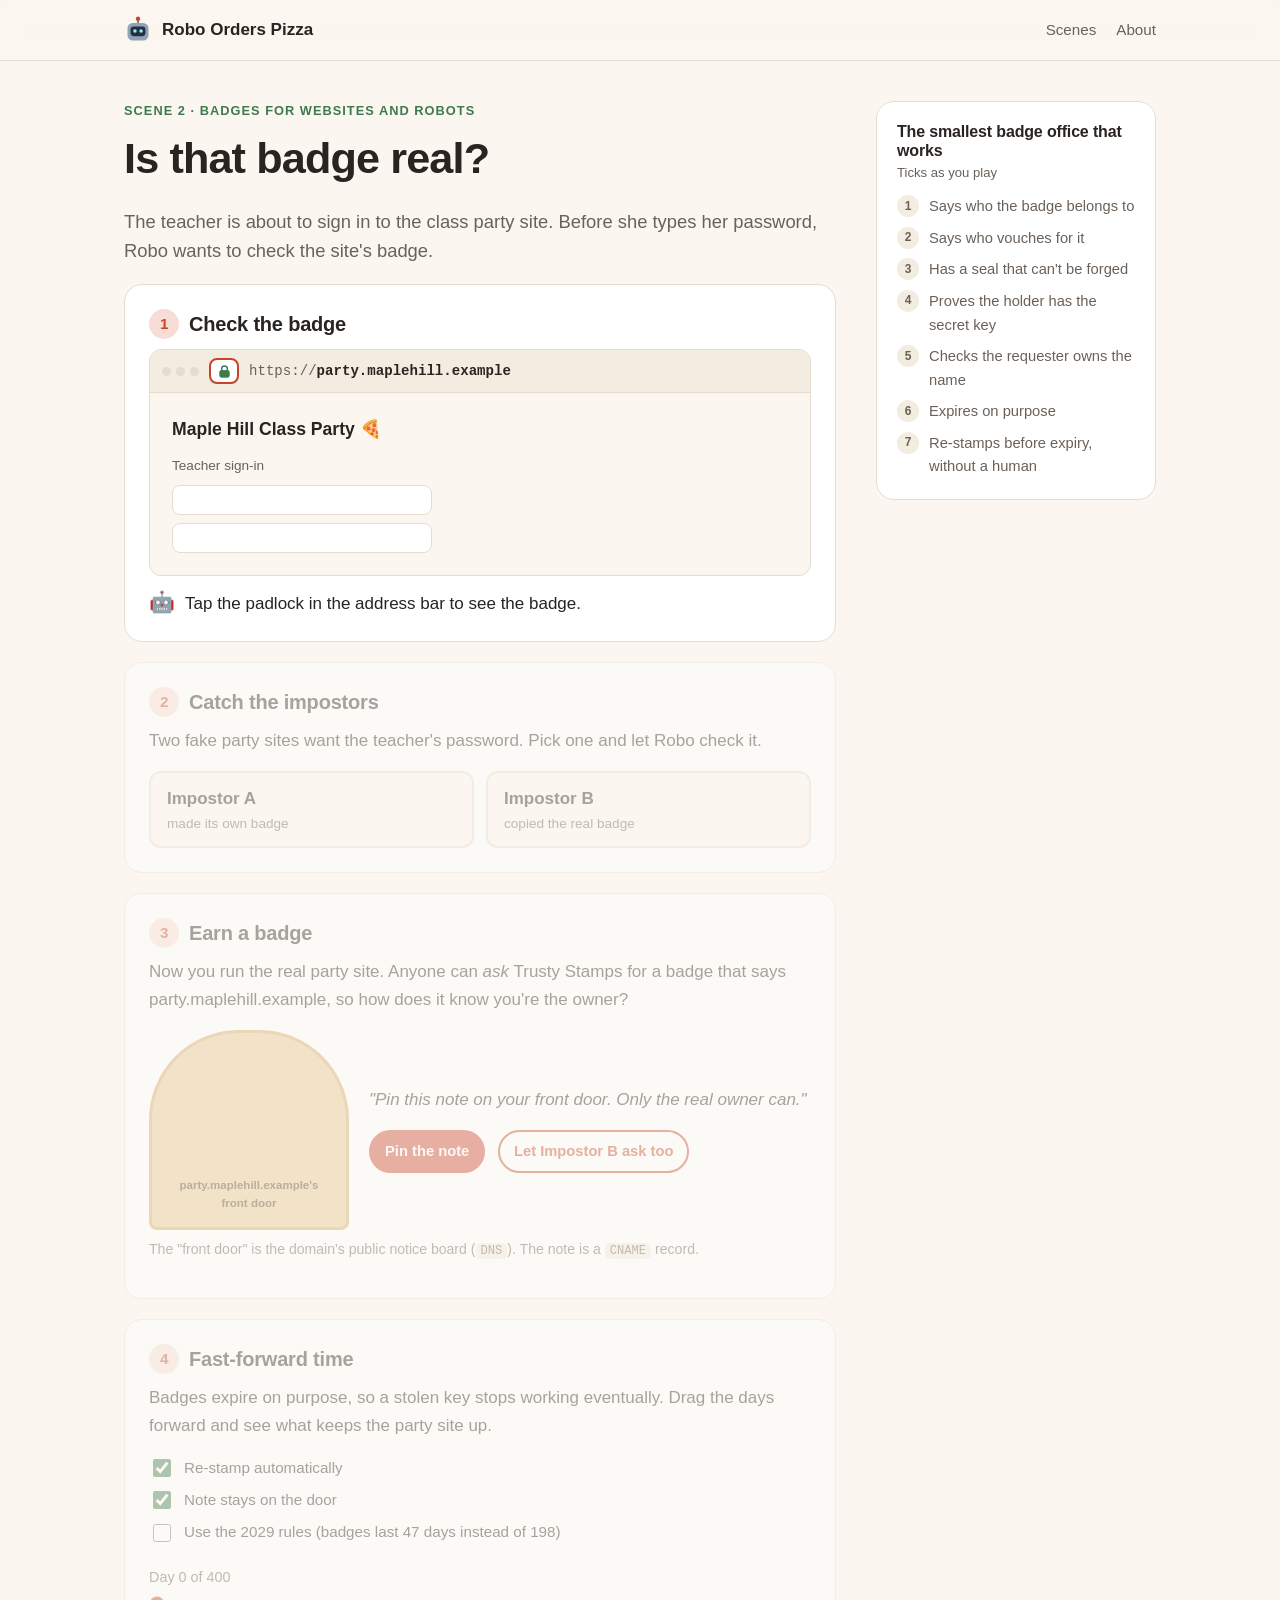
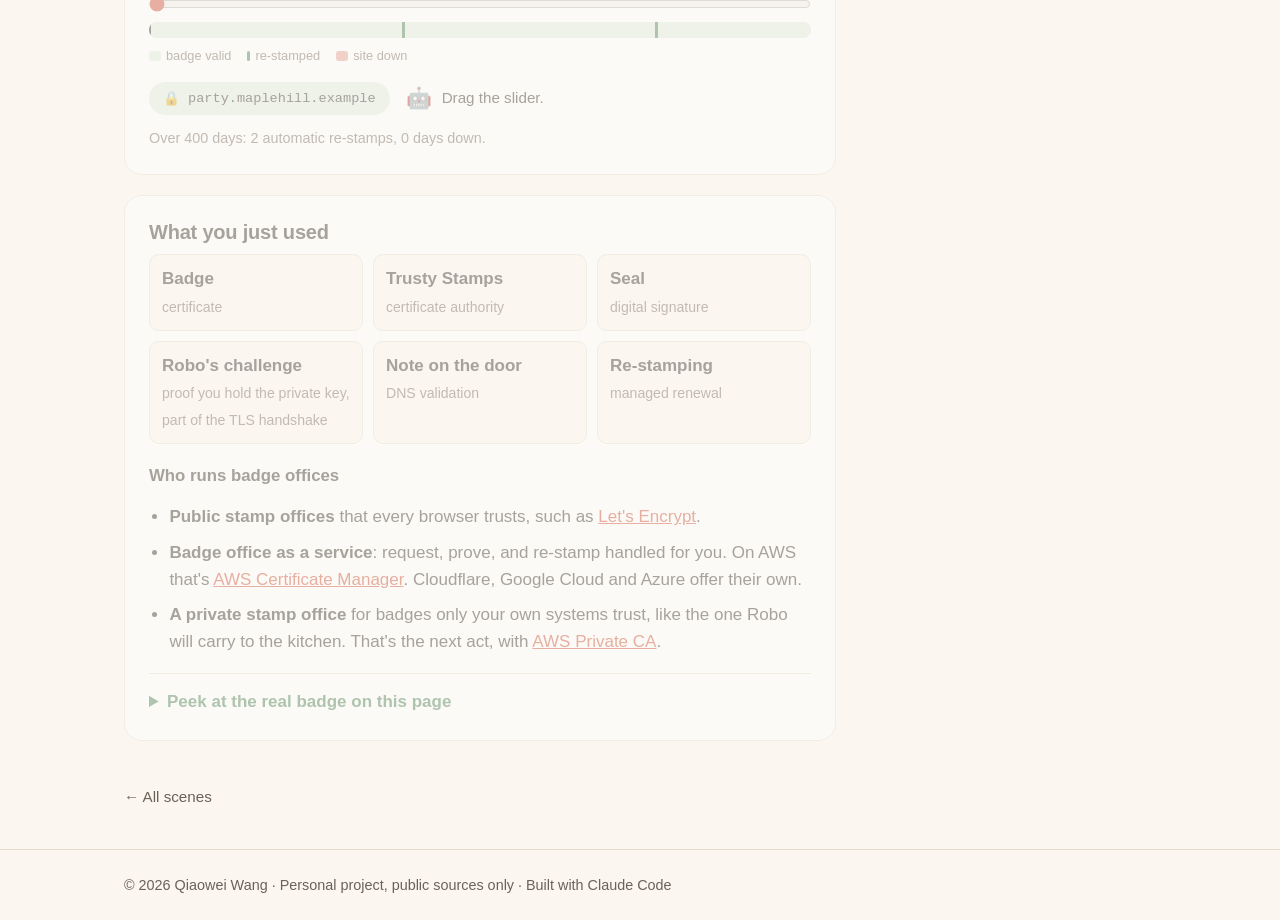
==== site/scenes/badges.html @ f66646ce "M4 redo: interactive "Is that badge real?" scene; four-scene landing page Replaces the reading-style" ====
<!doctype html>
<html lang="en">
<head>
  <meta charset="utf-8">
  <meta name="viewport" content="width=device-width, initial-scale=1">
  <title>Is That Badge Real? · Robo Orders Pizza</title>
  <meta name="description" content="A hands-on scene about certificates: inspect a website's badge, catch two impostors, earn a badge, and fast-forward time.">
  <link rel="icon" href="../assets/favicon.svg" type="image/svg+xml">
  <link rel="stylesheet" href="../styles.css">
  <link rel="stylesheet" href="scene.css">
</head>
<body>
  <a class="skip" href="#main">Skip to content</a>

  <header class="site-header">
    <div class="wrap header-row">
      <a class="brand" href="../" aria-label="Robo Orders Pizza, home">
        <img src="../assets/favicon.svg" alt="" width="28" height="28">
        <span>Robo Orders Pizza</span>
      </a>
      <nav aria-label="Main">
        <a href="../#scenes">Scenes</a>
        <a href="../#about">About</a>
      </nav>
    </div>
  </header>

  <main id="main" class="scene-layout wrap">
    <div class="scene-main">
      <header class="scene-head">
        <p class="eyebrow">Scene 2 · Badges for websites and robots</p>
        <h1>Is that badge real?</h1>
        <p class="lede">The teacher is about to sign in to the class party site. Before she types her password, Robo wants to check the site's badge.</p>
      </header>

      <!-- Act 1: inspect -->
      <section class="act" id="act1" aria-labelledby="a1">
        <h2 id="a1"><span class="act-num">1</span> Check the badge</h2>
        <div class="browser" id="browser1">
          <div class="browser-bar">
            <span class="dots" aria-hidden="true"><i></i><i></i><i></i></span>
            <button class="lock" id="lock1" aria-label="View this site's badge">
              <svg viewBox="0 0 16 16" aria-hidden="true"><rect x="3" y="7" width="10" height="7" rx="1.5"/><path d="M5 7V5a3 3 0 0 1 6 0v2" fill="none" stroke-width="1.6"/></svg>
            </button>
            <span class="url">https://<b>party.maplehill.example</b></span>
          </div>
          <div class="browser-body">
            <p class="fake-site-title">Maple Hill Class Party 🍕</p>
            <div class="fake-form"><span>Teacher sign-in</span><i></i><i></i></div>
          </div>
        </div>
        <p class="robo-says"><span class="robo-face" aria-hidden="true">🤖</span> <span id="robo1">Tap the padlock in the address bar to see the badge.</span></p>

        <div class="badge-card" id="badge1" hidden>
          <div class="badge-head">Website badge</div>
          <ul class="checks-list">
            <li class="ok"><span class="mark">✓</span><span><b>Issued to</b> party.maplehill.example<small>matches the address bar · <code>subject</code></small></span></li>
            <li class="ok"><span class="mark">✓</span><span><b>Vouched for by</b> Trusty Stamps<small>a stamp office your browser already trusts · <code>issuer</code></small></span></li>
            <li class="ok"><span class="mark">✓</span><span><b>Seal</b> unbroken<small>any change to the badge would break it · <code>signature</code></small></span></li>
            <li class="ok"><span class="mark">✓</span><span><b>Good until</b> <span id="expiry1">in 198 days</span><small><code>not after</code></small></span></li>
          </ul>
        </div>
      </section>

      <!-- Act 2: impostors -->
      <section class="act locked" id="act2" aria-labelledby="a2">
        <h2 id="a2"><span class="act-num">2</span> Catch the impostors</h2>
        <p>Two fake party sites want the teacher's password. Pick one and let Robo check it.</p>
        <div class="choice-row">
          <button class="btn-choice" data-imp="a">Impostor A<small>made its own badge</small></button>
          <button class="btn-choice" data-imp="b">Impostor B<small>copied the real badge</small></button>
        </div>
        <div class="badge-card bad" id="impA" hidden>
          <div class="badge-head">Impostor A · <span class="url-inline">party.maplehi11.example</span></div>
          <ul class="checks-list">
            <li class="bad"><span class="mark">✗</span><span><b>Issued to</b> party.maplehi11.example<small>look closely: those are ones, not Ls</small></span></li>
            <li class="bad"><span class="mark">✗</span><span><b>Vouched for by</b> itself<small>nobody your browser trusts stamped it · <code>self-signed</code></small></span></li>
          </ul>
          <p class="verdict bad">Browser warning. The teacher never sees a sign-in box.</p>
        </div>
        <div class="badge-card bad" id="impB" hidden>
          <div class="badge-head">Impostor B · <span class="url-inline">party.maplehill.example</span></div>
          <ul class="checks-list">
            <li class="ok"><span class="mark">✓</span><span><b>Issued to</b> party.maplehill.example<small>it's a perfect copy</small></span></li>
            <li class="ok"><span class="mark">✓</span><span><b>Vouched for by</b> Trusty Stamps</span></li>
            <li class="bad" id="challenge"><span class="mark">?</span><span><b>Robo's challenge</b> "Sign this random number: <code id="nonce">48213</code>"<small>only the holder of the badge's secret key can · <code>private key</code></small></span></li>
          </ul>
          <button class="btn-small" id="runChallenge">Send the challenge</button>
          <p class="verdict bad" id="verdictB" hidden>No valid signature. A badge is public, the key behind it is not, so a copy proves nothing.</p>
        </div>
      </section>

      <!-- Act 3: earn a badge -->
      <section class="act locked" id="act3" aria-labelledby="a3">
        <h2 id="a3"><span class="act-num">3</span> Earn a badge</h2>
        <p>Now you run the real party site. Anyone can <em>ask</em> Trusty Stamps for a badge that says party.maplehill.example, so how does it know you're the owner?</p>
        <div class="door-scene">
          <div class="door" id="door">
            <span class="door-label">party.maplehill.example's front door</span>
            <span class="note" id="note" hidden>Note: <code>7f3a…c91e</code></span>
          </div>
          <div class="office">
            <p class="office-says" id="office">"Pin this note on your front door. Only the real owner can."</p>
            <button class="btn-small" id="pinNote">Pin the note</button>
            <button class="btn-small ghost" id="impostorAsk">Let Impostor B ask too</button>
          </div>
        </div>
        <p class="caption">The "front door" is the domain's public notice board (<code>DNS</code>). The note is a <code>CNAME</code> record.</p>
      </section>

      <!-- Act 4: time -->
      <section class="act locked" id="act4" aria-labelledby="a4">
        <h2 id="a4"><span class="act-num">4</span> Fast-forward time</h2>
        <p>Badges expire on purpose, so a stolen key stops working eventually. Drag the days forward and see what keeps the party site up.</p>

        <div class="controls">
          <label class="toggle"><input type="checkbox" id="autoRenew" checked> Re-stamp automatically</label>
          <label class="toggle"><input type="checkbox" id="noteStays" checked> Note stays on the door</label>
          <label class="toggle"><input type="checkbox" id="rules2029"> Use the 2029 rules (badges last 47 days instead of 198)</label>
        </div>

        <label class="slider-label" for="days">Day <output id="dayOut">0</output> of 400</label>
        <input type="range" id="days" min="0" max="400" value="0" step="1">

        <div class="timeline" id="timeline" aria-hidden="true"></div>
        <div class="tl-legend"><span><i class="lg valid"></i>badge valid</span><span><i class="lg renew"></i>re-stamped</span><span><i class="lg down"></i>site down</span></div>

        <div class="status-row">
          <div class="mini-browser" id="mini">
            <span class="mini-lock" id="miniLock">🔒</span>
            <span id="miniText">party.maplehill.example</span>
          </div>
          <p class="robo-says small"><span class="robo-face" aria-hidden="true">🤖</span> <span id="robo4">Drag the slider.</span></p>
        </div>
        <p class="stats" id="stats"></p>
      </section>

      <!-- Wrap-up -->
      <section class="act locked" id="act5" aria-labelledby="a5">
        <h2 id="a5">What you just used</h2>
        <div class="glossary">
          <div><b>Badge</b><span>certificate</span></div>
          <div><b>Trusty Stamps</b><span>certificate authority</span></div>
          <div><b>Seal</b><span>digital signature</span></div>
          <div><b>Robo's challenge</b><span>proof you hold the private key, part of the TLS handshake</span></div>
          <div><b>Note on the door</b><span>DNS validation</span></div>
          <div><b>Re-stamping</b><span>managed renewal</span></div>
        </div>

        <h3>Who runs badge offices</h3>
        <ul class="who">
          <li><b>Public stamp offices</b> that every browser trusts, such as <a href="https://letsencrypt.org/docs/faq/" rel="noopener">Let's Encrypt</a>.</li>
          <li><b>Badge office as a service</b>: request, prove, and re-stamp handled for you. On AWS that's <a href="https://docs.aws.amazon.com/acm/latest/userguide/acm-overview.html" rel="noopener">AWS Certificate Manager</a>. Cloudflare, Google Cloud and Azure offer their own.</li>
          <li><b>A private stamp office</b> for badges only your own systems trust, like the one Robo will carry to the kitchen. That's the next act, with <a href="https://docs.aws.amazon.com/privateca/latest/userguide/PcaWelcome.html" rel="noopener">AWS Private CA</a>.</li>
        </ul>

        <details class="peek">
          <summary>Peek at the real badge on this page</summary>
          <p>This page's padlock is a real badge from AWS Certificate Manager. Here's its chain, from a terminal:</p>
<pre class="replay"><code><span class="prompt">$</span> openssl s_client -connect robo.qiaowei.wang:443 -showcerts
 0 s:CN=robo.qiaowei.wang
   i:C=US, O=Amazon, CN=Amazon ECDSA 256 M04
 1 s:C=US, O=Amazon, CN=Amazon ECDSA 256 M04
   i:C=US, O=Amazon, CN=Amazon Root CA 3
 2 s:C=US, O=Amazon, CN=Amazon Root CA 3
   i:C=US, ST=Arizona, L=Scottsdale, O=Starfield Technologies, Inc., CN=Starfield Services Root Certificate Authority - G2</code></pre>
          <p class="caption">Each badge is vouched for by the one below it, down to a stamp office built into your browser. Every public badge is also listed in public logs: <a href="https://crt.sh/?q=robo.qiaowei.wang" rel="noopener">see this one</a>.</p>
        </details>
      </section>
    </div>

    <!-- The minimum badge office checklist -->
    <aside class="mvp" id="mvpBox" aria-labelledby="mvp-title">
      <h2 id="mvp-title">The smallest badge office that works</h2>
      <p class="mvp-sub">Ticks as you play</p>
      <ol class="mvp-list" id="mvp">
        <li data-k="who">Says who the badge belongs to</li>
        <li data-k="vouch">Says who vouches for it</li>
        <li data-k="seal">Has a seal that can't be forged</li>
        <li data-k="key">Proves the holder has the secret key</li>
        <li data-k="own">Checks the requester owns the name</li>
        <li data-k="expire">Expires on purpose</li>
        <li data-k="renew">Re-stamps before expiry, without a human</li>
      </ol>
      <p class="mvp-done" id="mvpDone" hidden>That's the whole product. Everything else is scale and polish.</p>
    </aside>
  </main>

  <a class="mvp-pill" id="mvpPill" href="#mvpBox">Badge office: 0/7</a>

  <nav class="scene-nav wrap" aria-label="Scenes">
    <a href="../#scenes">&larr; All scenes</a>
  </nav>

  <footer class="site-footer">
    <div class="wrap">
      <p>© 2026 Qiaowei Wang · Personal project, public sources only · Built with Claude Code</p>
    </div>
  </footer>

  <script src="badges.js"></script>
</body>
</html>
---- site/styles.css ----
/* Robo Orders Pizza: one stylesheet, system fonts only (no third-party requests). */

:root {
  --bg: #fbf7f0;
  --surface: #ffffff;
  --surface-2: #f3ece0;
  --text: #2a2420;
  --muted: #6b6159;
  --border: #e6dccd;
  --accent: #c8452c;        /* tomato */
  --accent-ink: #ffffff;
  --accent-soft: #f7ddd5;
  --green: #3f7a4f;         /* basil */
  --green-soft: #dcebdf;
  --robo: #8fa3b8;
  --robo-dark: #5d7187;
  --screen: #24303d;
  --eye: #9be7ff;
  --box: #e7c48f;
  --box-lid: #d4a965;
  --radius: 14px;
  --wrap: 1080px;
  color-scheme: light;
}

@media (prefers-color-scheme: dark) {
  :root:not([data-theme="light"]) {
    --bg: #1b1815;
    --surface: #24201c;
    --surface-2: #2d2823;
    --text: #f1ebe3;
    --muted: #b3a89c;
    --border: #3a332c;
    --accent: #ff7a5c;
    --accent-ink: #1b1815;
    --accent-soft: #4a2a22;
    --green: #7fc493;
    --green-soft: #22382a;
    --robo: #7d90a5;
    --robo-dark: #a9bbcd;
    --screen: #0f151c;
    --box: #c9a370;
    --box-lid: #a98450;
    color-scheme: dark;
  }
}
:root[data-theme="dark"] {
  --bg: #1b1815; --surface: #24201c; --surface-2: #2d2823; --text: #f1ebe3;
  --muted: #b3a89c; --border: #3a332c; --accent: #ff7a5c; --accent-ink: #1b1815;
  --accent-soft: #4a2a22; --green: #7fc493; --green-soft: #22382a; --robo: #7d90a5;
  --robo-dark: #a9bbcd; --screen: #0f151c; --box: #c9a370; --box-lid: #a98450;
  color-scheme: dark;
}

* { box-sizing: border-box; }
html { scroll-behavior: smooth; }
body {
  margin: 0;
  background: var(--bg);
  color: var(--text);
  font: 17px/1.6 ui-sans-serif, -apple-system, BlinkMacSystemFont, "Segoe UI", Roboto, "Helvetica Neue", Arial, sans-serif;
  -webkit-font-smoothing: antialiased;
}
h1, h2, h3 { line-height: 1.2; margin: 0 0 .5em; }
h1 { font-size: clamp(2rem, 4.6vw, 3.1rem); letter-spacing: -0.02em; }
h2 { font-size: clamp(1.4rem, 2.6vw, 1.9rem); letter-spacing: -0.01em; }
h3 { font-size: 1.1rem; }
p { margin: 0 0 1em; }
a { color: var(--accent); }
img { display: block; }

.wrap { max-width: var(--wrap); margin: 0 auto; padding: 0 24px; }
.narrow { max-width: 720px; }
@media (max-width: 600px) { .wrap { padding: 0 16px; } }

.skip { position: absolute; left: -999px; top: 8px; background: var(--surface); padding: 8px 12px; border-radius: 8px; }
.skip:focus { left: 8px; z-index: 10; }

/* Header */
.site-header { position: sticky; top: 0; z-index: 5; background: color-mix(in srgb, var(--bg) 88%, transparent); backdrop-filter: blur(8px); border-bottom: 1px solid var(--border); }
.header-row { display: flex; align-items: center; justify-content: space-between; height: 60px; gap: 16px; }
.brand { display: flex; align-items: center; gap: 10px; color: var(--text); text-decoration: none; font-weight: 700; }
nav { display: flex; gap: 20px; }
nav a { color: var(--muted); text-decoration: none; font-size: .95rem; }
nav a:hover { color: var(--text); }
.brand span { white-space: nowrap; }
@media (max-width: 480px) { nav { gap: 12px; } nav a { font-size: .85rem; } .brand { gap: 8px; } .brand span { font-size: .9rem; } }

/* Hero */
.hero { padding: 64px 0 40px; }
.hero-grid { display: grid; grid-template-columns: 1.2fr .8fr; gap: 40px; align-items: center; }
@media (max-width: 820px) { .hero-grid { grid-template-columns: 1fr; } .hero-art { max-width: 220px; margin: 0 auto; order: -1; }
  .hero { padding-top: 32px; } }
.eyebrow { color: var(--green); font-weight: 700; text-transform: uppercase; letter-spacing: .08em; font-size: .8rem; margin-bottom: 12px; }
.lede { font-size: 1.15rem; color: var(--muted); max-width: 40em; }
.cta-row { display: flex; flex-wrap: wrap; gap: 12px; margin-top: 24px; }
.btn { display: inline-block; padding: 12px 20px; border-radius: 999px; font-weight: 600; text-decoration: none; border: 2px solid var(--accent); }
.btn-primary { background: var(--accent); color: var(--accent-ink); }
.btn-ghost { color: var(--accent); }
.btn:focus-visible, a:focus-visible { outline: 3px solid var(--green); outline-offset: 3px; }
.hero-art { margin: 0; }
.hero-art svg { width: 100%; height: auto; }

/* Illustration parts */
.shadow { fill: var(--border); }
.stroke { stroke: var(--robo-dark); stroke-width: 5; stroke-linecap: round; }
.body { fill: var(--robo); }
.limb { fill: var(--robo-dark); }
.screen { fill: var(--screen); }
.eye { fill: var(--eye); }
.smile { fill: none; stroke: var(--eye); stroke-width: 3; stroke-linecap: round; }
.accent { fill: var(--accent); }
.badge { fill: var(--surface); stroke: var(--green); stroke-width: 2; }
.badge-line { stroke: var(--green); stroke-width: 2; stroke-linecap: round; }
.box { fill: var(--box); }
.box-lid { fill: var(--box-lid); }
.topping { fill: var(--box); }

/* Sections */
section { padding: 40px 0; }
.section-title { margin-bottom: 20px; }

.idea-grid, .card-grid { list-style: none; padding: 0; margin: 0; display: grid; gap: 16px; grid-template-columns: repeat(4, 1fr); }
@media (max-width: 900px) { .idea-grid, .card-grid { grid-template-columns: repeat(2, 1fr); } }
@media (max-width: 520px) { .idea-grid, .card-grid { grid-template-columns: 1fr; } }
.idea-grid li, .card-grid li { background: var(--surface); border: 1px solid var(--border); border-radius: var(--radius); padding: 20px; }
.idea-grid strong { display: block; font-size: 1.1rem; margin: 8px 0 4px; }
.idea-grid p, .card-grid p { color: var(--muted); margin: 0; font-size: .95rem; }
.idea-tag { display: inline-block; font-size: .75rem; font-weight: 700; text-transform: uppercase; letter-spacing: .06em; color: var(--green); background: var(--green-soft); padding: 3px 10px; border-radius: 999px; }

.story p { font-size: 1.08rem; }

.chapter-list { list-style: none; padding: 0; margin: 0; display: grid; gap: 12px; }
.chapter { display: grid; grid-template-columns: 52px 1fr auto; gap: 18px; align-items: start; background: var(--surface); border: 1px solid var(--border); border-radius: var(--radius); padding: 20px; }
.chapter h3 { margin-bottom: 2px; }
.chapter p { margin: 0 0 4px; color: var(--muted); font-size: .97rem; }
.chapter .service { color: var(--accent); font-weight: 600; font-size: .9rem; margin-bottom: 6px; }
.chapter .see { color: var(--green); font-size: .88rem; margin-top: 6px; }
.num { width: 44px; height: 44px; border-radius: 50%; display: grid; place-items: center; background: var(--accent-soft); color: var(--accent); font-weight: 800; font-size: 1.1rem; }
.status { font-size: .78rem; color: var(--muted); background: var(--surface-2); border-radius: 999px; padding: 4px 10px; white-space: nowrap; }
@media (max-width: 600px) {
  .chapter { grid-template-columns: 40px 1fr; }
  .num { width: 36px; height: 36px; font-size: 1rem; }
  .status { grid-column: 2; justify-self: start; }
}

.card-grid h3 { color: var(--text); }

.about { padding-bottom: 64px; }
.about p { color: var(--muted); }

.site-footer { border-top: 1px solid var(--border); padding: 24px 0; color: var(--muted); font-size: .9rem; }
.site-footer p { margin: 0; }

/* Chapter layers: plain line for everyone, "under the hood" for builders. */
.chapter .plain { color: var(--text); font-size: 1rem; margin-bottom: 8px; }
.chapter .under { font-size: .93rem; line-height: 1.55; border-left: 3px solid var(--green-soft); padding-left: 12px; margin: 8px 0; }
.under-label { display: block; font-size: .72rem; font-weight: 700; text-transform: uppercase; letter-spacing: .06em; color: var(--green); margin-bottom: 2px; }
.chapter code { font: .86em ui-monospace, SFMono-Regular, Menlo, monospace; background: var(--surface-2); padding: 1px 5px; border-radius: 5px; white-space: nowrap; }
.chapter .src { font-size: .8rem; }
.chapter .src a { color: var(--muted); }
.chapter .src a:hover { color: var(--accent); }

/* ---------- Chapter pages ---------- */
.chapter-hero { padding: 56px 0 24px; }
.chapter-hero h1 { font-size: clamp(1.8rem, 4vw, 2.6rem); }
.toc { display: flex; flex-wrap: wrap; gap: 8px; margin-top: 20px; }
.toc a { font-size: .88rem; text-decoration: none; color: var(--text); background: var(--surface); border: 1px solid var(--border); padding: 6px 12px; border-radius: 999px; }
.toc a:hover { border-color: var(--accent); color: var(--accent); }

.block { padding: 40px 0; }
.block.alt { background: var(--surface-2); }
.block h2 { margin-bottom: 16px; }
.block h3 { margin-top: 8px; }

.level { background: var(--surface); border: 1px solid var(--border); border-radius: var(--radius); padding: 18px 20px; margin-bottom: 14px; }
.level p:last-child, .level ol:last-child { margin-bottom: 0; }
.level-tag { display: inline-block; font-size: .72rem; font-weight: 700; text-transform: uppercase; letter-spacing: .06em; color: var(--accent); background: var(--accent-soft); padding: 3px 10px; border-radius: 999px; margin-bottom: 10px; }
.steps { padding-left: 1.2em; margin: 0; }
.steps li { margin-bottom: 8px; }

code { font: .86em ui-monospace, SFMono-Regular, Menlo, monospace; background: var(--surface-2); padding: 1px 5px; border-radius: 5px; white-space: nowrap; }
.block.alt code { background: var(--surface); }

.table-wrap { overflow-x: auto; margin: 0 0 18px; border: 1px solid var(--border); border-radius: var(--radius); background: var(--surface); }
table { border-collapse: collapse; width: 100%; font-size: .93rem; }
th, td { text-align: left; vertical-align: top; padding: 12px 14px; border-bottom: 1px solid var(--border); }
th { font-size: .78rem; text-transform: uppercase; letter-spacing: .05em; color: var(--muted); background: var(--surface-2); }
tr:last-child td { border-bottom: 0; }
td:first-child { font-weight: 600; min-width: 9em; }

.example { background: var(--surface); border: 1px solid var(--border); border-left: 4px solid var(--green); border-radius: var(--radius); padding: 18px 20px; }
.example ul { padding-left: 1.2em; margin: 0 0 10px; }
.example li { margin-bottom: 6px; }
.note { color: var(--muted); font-size: .92rem; margin: 0; }

.replay-title { font-size: 1rem; margin: 22px 0 8px; }
.replay { background: #1f1b18; color: #f1ebe3; border-radius: 12px; padding: 14px 16px; overflow-x: auto; font: .82rem/1.55 ui-monospace, SFMono-Regular, Menlo, monospace; margin: 0; }
.replay code, .block.alt .replay code { background: none; padding: 0; font: inherit; color: inherit; overflow-wrap: normal; white-space: pre; }
.replay .prompt { color: #7fc493; user-select: none; }
.replay .comment { color: #b3a89c; }
.caption { color: var(--muted); font-size: .88rem; margin-top: 8px; }
.checks { padding-left: 1.2em; }
.checks li { margin-bottom: 6px; }

.sources-title { font-size: 1.1rem; }
.sources { padding-left: 1.2em; font-size: .9rem; color: var(--muted); }
.sources li { margin-bottom: 4px; }
.sources a { color: var(--muted); }

.chapter-nav { display: flex; justify-content: space-between; gap: 12px; padding-top: 8px; padding-bottom: 48px; font-size: .95rem; }
.muted { color: var(--muted); }

/* Chapter list: a chapter that is live */
.chapter h3 a { color: inherit; text-decoration: none; }
.chapter h3 a:hover { color: var(--accent); }
.status.live { background: var(--green-soft); color: var(--green); font-weight: 600; text-decoration: none; }
.card-grid.three { grid-template-columns: repeat(3, 1fr); }
@media (max-width: 900px) { .card-grid.three { grid-template-columns: 1fr; } }
.chapter .aws-name { font-size: .82rem; color: var(--muted); margin-top: 6px; }
---- site/scenes/scene.css ----
/* Shared styles for interactive scenes. Colors come from ../styles.css tokens. */

.scene-layout { display: grid; grid-template-columns: minmax(0, 1fr) 280px; gap: 40px; align-items: start; padding-top: 40px; padding-bottom: 24px; }
@media (max-width: 900px) { .scene-layout { grid-template-columns: minmax(0, 1fr); padding-top: 24px; } .mvp { position: static; } }
.mvp-pill { display: none; }
@media (max-width: 900px) {
  .mvp-pill { display: block; position: fixed; right: 12px; bottom: 12px; z-index: 6; background: var(--text); color: var(--bg); font-size: .82rem; font-weight: 600; padding: 8px 14px; border-radius: 999px; text-decoration: none; box-shadow: 0 4px 14px rgba(0,0,0,.2); }
  .mvp-pill.pop { animation: popin .5s ease-out; }
}
.scene-head h1 { font-size: clamp(1.9rem, 4.4vw, 2.7rem); }

.act { min-width: 0; background: var(--surface); border: 1px solid var(--border); border-radius: 18px; padding: 24px; margin-bottom: 20px; transition: opacity .3s; }
.act h2 { font-size: 1.25rem; display: flex; align-items: center; gap: 10px; }
.act h3 { font-size: 1.05rem; margin-top: 22px; }
.act.locked { opacity: .4; pointer-events: none; user-select: none; }
.act-num { width: 30px; height: 30px; border-radius: 50%; display: inline-grid; place-items: center; background: var(--accent-soft); color: var(--accent); font-size: .95rem; font-weight: 800; flex: none; }

/* Mock browser */
.browser { border: 1px solid var(--border); border-radius: 12px; overflow: hidden; background: var(--bg); }
.browser-bar { display: flex; align-items: center; gap: 10px; padding: 8px 12px; background: var(--surface-2); border-bottom: 1px solid var(--border); }
.dots { display: flex; gap: 5px; }
.dots i { width: 9px; height: 9px; border-radius: 50%; background: var(--border); }
.lock { width: 30px; height: 26px; border-radius: 8px; border: 2px solid var(--accent); background: var(--surface); cursor: pointer; display: grid; place-items: center; animation: pulse 1.6s ease-in-out infinite; }
.lock svg { width: 15px; height: 15px; fill: var(--green); stroke: var(--green); }
.lock.active { animation: none; border-color: var(--green); }
@keyframes pulse { 0%,100% { box-shadow: 0 0 0 0 var(--accent-soft); } 50% { box-shadow: 0 0 0 6px var(--accent-soft); } }
@media (prefers-reduced-motion: reduce) { .lock { animation: none; } }
.url { font: .88rem ui-monospace, SFMono-Regular, Menlo, monospace; color: var(--muted); overflow: hidden; text-overflow: ellipsis; white-space: nowrap; }
.url b { color: var(--text); font-weight: 600; }
.browser-body { padding: 22px; }
.fake-site-title { font-weight: 700; font-size: 1.1rem; margin-bottom: 12px; }
.fake-form { display: grid; gap: 8px; max-width: 260px; }
.fake-form span { font-size: .85rem; color: var(--muted); }
.fake-form i { display: block; height: 30px; border: 1px solid var(--border); border-radius: 8px; background: var(--surface); }

.robo-says { display: flex; gap: 10px; align-items: flex-start; margin: 14px 0 0; font-weight: 500; }
.robo-says.small { font-size: .95rem; margin: 0; }
.robo-face { font-size: 1.3rem; line-height: 1.2; }

/* Badge cards */
.badge-card { margin-top: 16px; border: 2px solid var(--green); border-radius: 14px; padding: 14px 16px; background: var(--surface); animation: rise .35s ease-out; }
.badge-card.bad { border-color: var(--accent); }
@keyframes rise { from { transform: translateY(6px); opacity: 0; } to { transform: none; opacity: 1; } }
.badge-head { font-size: .78rem; font-weight: 700; text-transform: uppercase; letter-spacing: .06em; color: var(--muted); margin-bottom: 8px; }
.url-inline { font-family: ui-monospace, SFMono-Regular, Menlo, monospace; text-transform: none; letter-spacing: 0; }
.checks-list { list-style: none; padding: 0; margin: 0; display: grid; gap: 10px; }
.checks-list li { display: grid; grid-template-columns: 26px 1fr; gap: 8px; align-items: start; }
.checks-list b { margin-right: 6px; }
.checks-list small { display: block; color: var(--muted); font-size: .82rem; }
.mark { width: 24px; height: 24px; border-radius: 50%; display: grid; place-items: center; font-weight: 800; font-size: .9rem; }
.ok .mark { background: var(--green-soft); color: var(--green); }
.bad .mark { background: var(--accent-soft); color: var(--accent); }
.verdict { margin: 12px 0 0; font-weight: 600; }
.verdict.bad { color: var(--accent); }

.choice-row { display: flex; flex-wrap: wrap; gap: 12px; }
.btn-choice { flex: 1 1 180px; text-align: left; padding: 12px 16px; border-radius: 12px; border: 2px solid var(--border); background: var(--bg); color: var(--text); font: inherit; font-weight: 700; cursor: pointer; }
.btn-choice small { display: block; font-weight: 400; color: var(--muted); font-size: .85rem; }
.btn-choice:hover, .btn-choice.selected { border-color: var(--accent); }
.btn-small { margin-top: 12px; padding: 8px 14px; border-radius: 999px; border: 2px solid var(--accent); background: var(--accent); color: var(--accent-ink); font: inherit; font-weight: 600; font-size: .92rem; cursor: pointer; }
.btn-small.ghost { background: transparent; color: var(--accent); }
.btn-small:disabled { opacity: .5; cursor: default; }
.btn-small:focus-visible, .btn-choice:focus-visible, .lock:focus-visible { outline: 3px solid var(--green); outline-offset: 2px; }

/* Act 3: door */
.door-scene { display: grid; grid-template-columns: 200px 1fr; gap: 20px; align-items: center; margin-top: 8px; }
@media (max-width: 560px) { .door-scene { grid-template-columns: 1fr; } }
.door { position: relative; height: 200px; border-radius: 90px 90px 8px 8px; background: var(--box); border: 3px solid var(--box-lid); display: flex; flex-direction: column; justify-content: flex-end; align-items: center; padding: 14px; }
.door-label { font-size: .72rem; color: #5a4320; text-align: center; font-weight: 600; }
.note { position: absolute; top: 60px; background: #fff7c2; color: #5a4320; font-size: .78rem; padding: 6px 8px; border-radius: 4px; box-shadow: 0 2px 6px rgba(0,0,0,.15); transform: rotate(-3deg); animation: rise .35s ease-out; }
.note code { background: none; padding: 0; }
.office-says { font-style: italic; margin-bottom: 4px; }
.office-says .yes { font-style: normal; font-weight: 700; color: var(--green); }
.office-says .no { font-style: normal; font-weight: 700; color: var(--accent); }
.office .btn-small { margin-right: 8px; }

/* Act 4: time */
.controls { display: grid; gap: 8px; margin: 12px 0 18px; }
.toggle { display: flex; gap: 10px; align-items: center; font-size: .95rem; cursor: pointer; }
.toggle input { width: 18px; height: 18px; accent-color: var(--green); }
.slider-label { font-size: .9rem; color: var(--muted); }
input[type="range"] { width: 100%; accent-color: var(--accent); margin: 6px 0 10px; }
.timeline { position: relative; height: 16px; border-radius: 8px; background: var(--surface-2); overflow: hidden; }
.seg { position: absolute; top: 0; bottom: 0; }
.seg.valid { background: var(--green-soft); }
.seg.down { background: var(--accent); opacity: .55; }
.renew-mark { position: absolute; top: 0; bottom: 0; width: 3px; background: var(--green); }
.cursor { position: absolute; top: -2px; bottom: -2px; width: 2px; background: var(--text); }
.tl-legend { display: flex; gap: 16px; flex-wrap: wrap; font-size: .8rem; color: var(--muted); margin: 8px 0 16px; }
.lg { display: inline-block; width: 12px; height: 10px; border-radius: 3px; margin-right: 5px; vertical-align: -1px; }
.lg.valid { background: var(--green-soft); }
.lg.renew { background: var(--green); width: 3px; }
.lg.down { background: var(--accent); opacity: .55; }
.status-row { display: grid; grid-template-columns: auto 1fr; gap: 16px; align-items: center; }
@media (max-width: 560px) { .status-row { grid-template-columns: 1fr; } }
.mini-browser { display: flex; gap: 8px; align-items: center; padding: 8px 14px; border-radius: 999px; background: var(--green-soft); font: .85rem ui-monospace, SFMono-Regular, Menlo, monospace; transition: background .2s; }
.mini-browser.down { background: var(--accent-soft); color: var(--accent); font-weight: 600; }
.stats { margin: 12px 0 0; font-size: .9rem; color: var(--muted); }

/* Wrap-up */
.glossary { display: grid; grid-template-columns: repeat(auto-fill, minmax(190px, 1fr)); gap: 10px; }
.glossary div { background: var(--bg); border: 1px solid var(--border); border-radius: 10px; padding: 10px 12px; }
.glossary b { display: block; }
.glossary span { color: var(--muted); font-size: .88rem; }
.who { padding-left: 1.2em; }
.who li { margin-bottom: 8px; }
.peek { margin-top: 18px; border-top: 1px solid var(--border); padding-top: 14px; }
.peek summary { cursor: pointer; font-weight: 600; color: var(--green); }
.peek .replay { margin-top: 10px; }

/* MVP checklist */
.mvp { position: sticky; top: 84px; background: var(--surface); border: 1px solid var(--border); border-radius: 18px; padding: 20px; }
.mvp h2 { font-size: 1rem; margin-bottom: 2px; }
.mvp-sub { color: var(--muted); font-size: .82rem; margin-bottom: 12px; }
.mvp-list { list-style: none; padding: 0; margin: 0; display: grid; gap: 8px; counter-reset: mvp; }
.mvp-list li { counter-increment: mvp; display: grid; grid-template-columns: 24px 1fr; gap: 8px; font-size: .92rem; color: var(--muted); }
.mvp-list li::before { content: counter(mvp); width: 22px; height: 22px; border-radius: 50%; display: grid; place-items: center; font-size: .75rem; font-weight: 700; background: var(--surface-2); color: var(--muted); }
.mvp-list li.done { color: var(--text); }
.mvp-list li.done::before { content: "✓"; background: var(--green); color: #fff; }
.mvp-list li.pop::before { animation: popin .5s ease-out; }
@keyframes popin { 0% { transform: scale(.4); } 70% { transform: scale(1.25); } 100% { transform: scale(1); } }
.mvp-done { margin: 14px 0 0; font-size: .9rem; font-weight: 600; color: var(--green); }

.scene-nav { padding-bottom: 40px; font-size: .95rem; }
.checks-list li > span:last-child { min-width: 0; overflow-wrap: anywhere; }
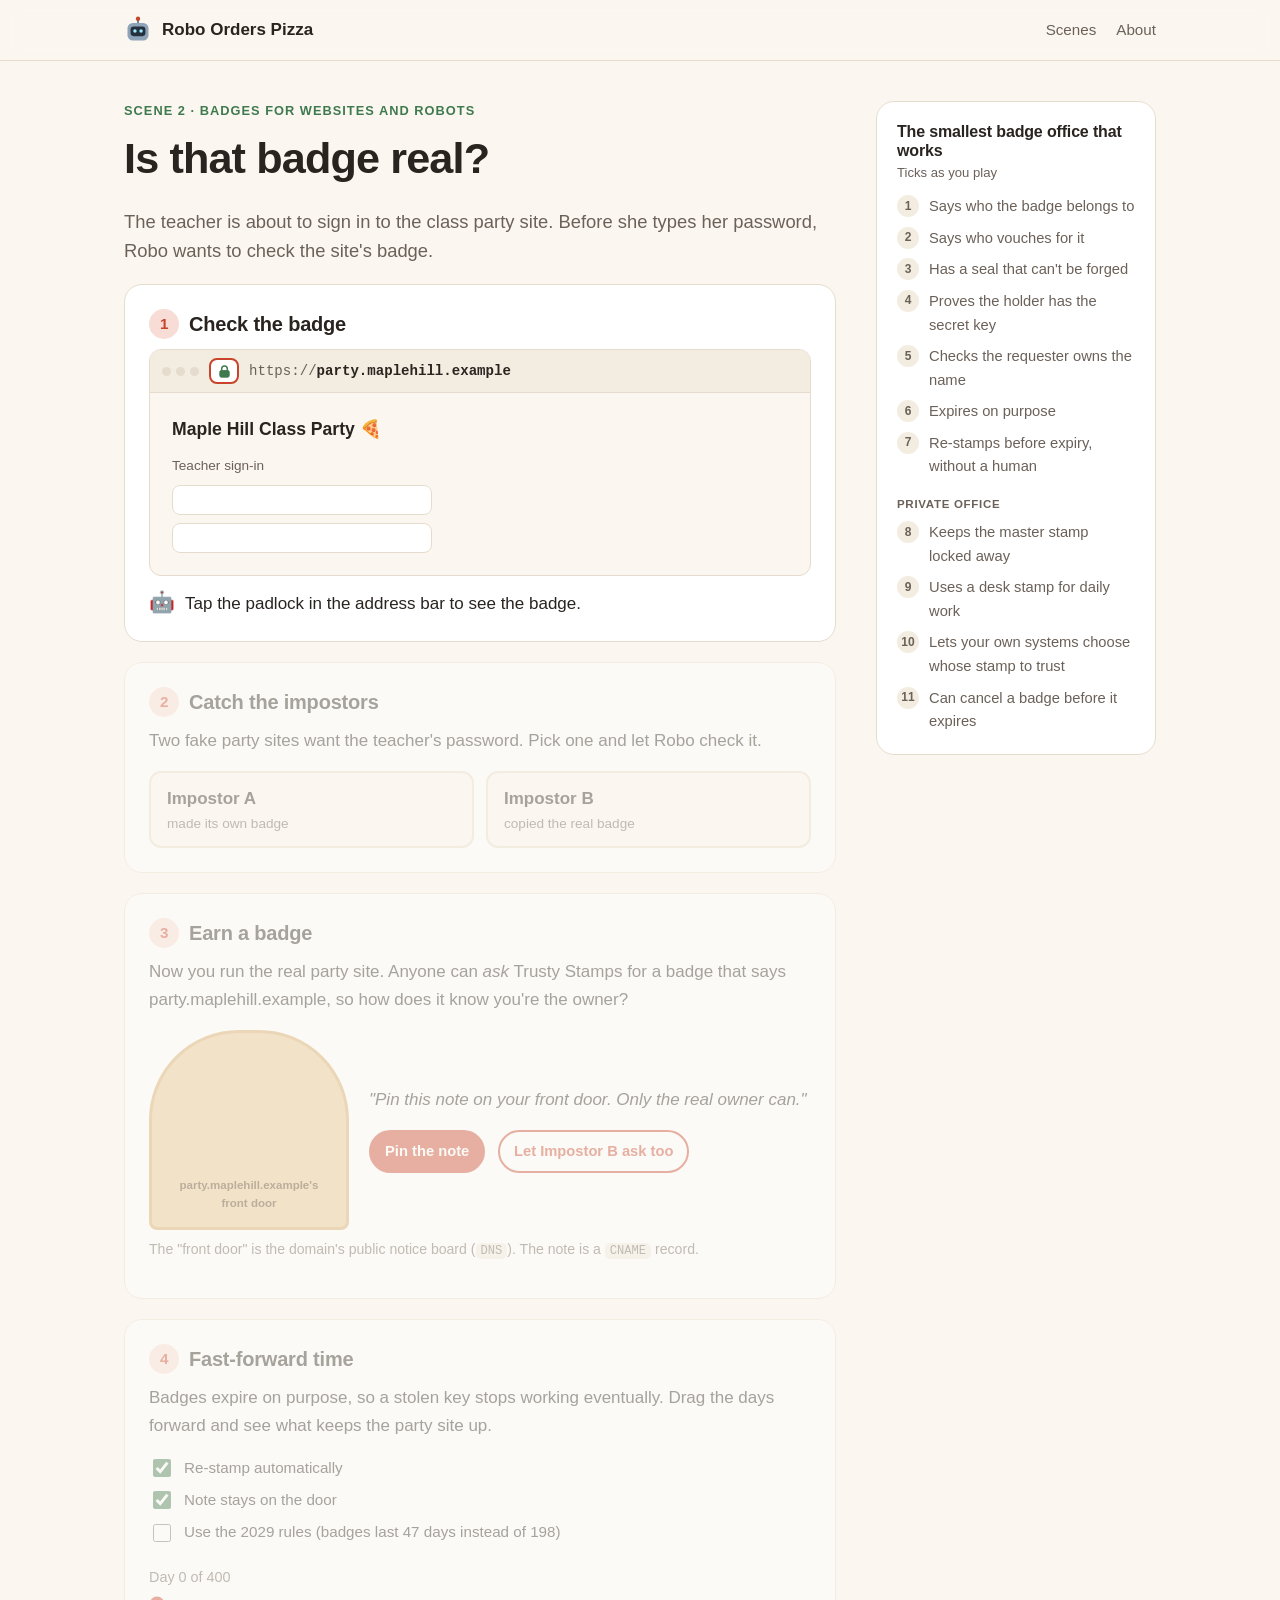
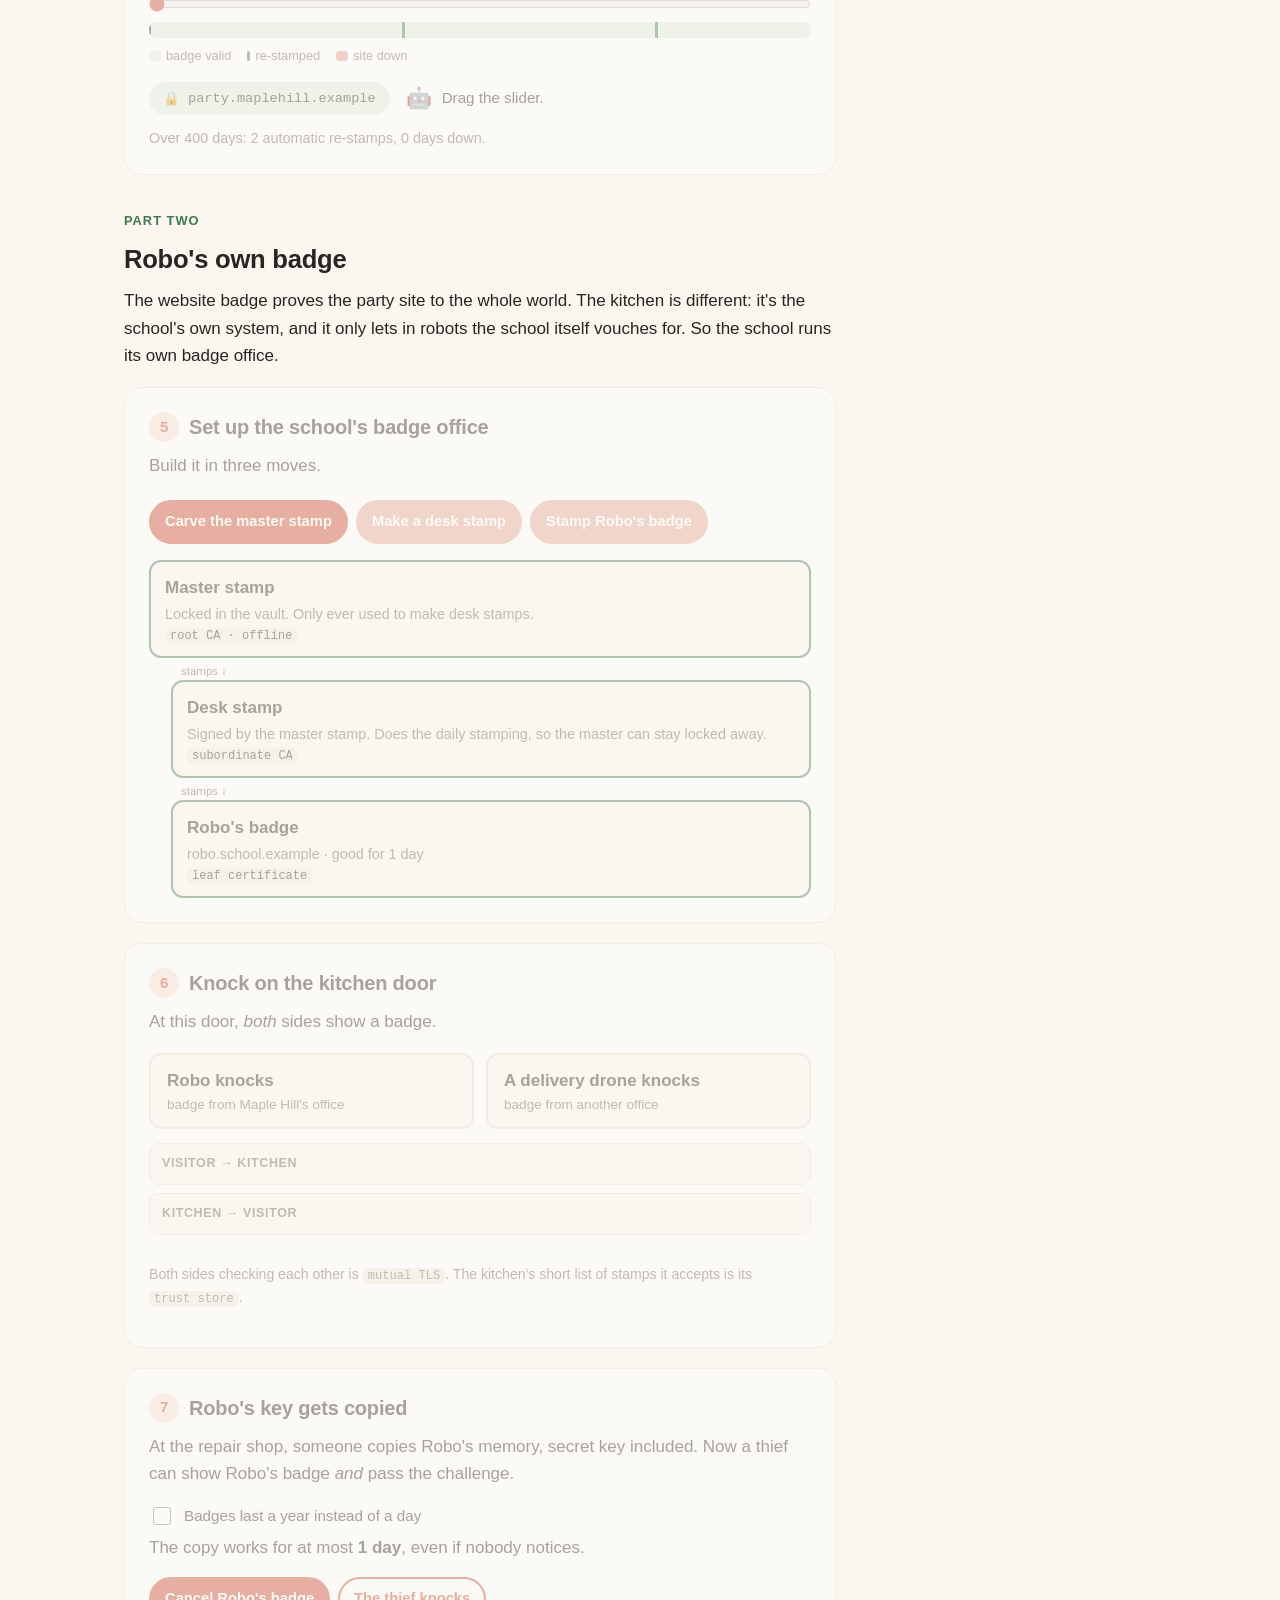
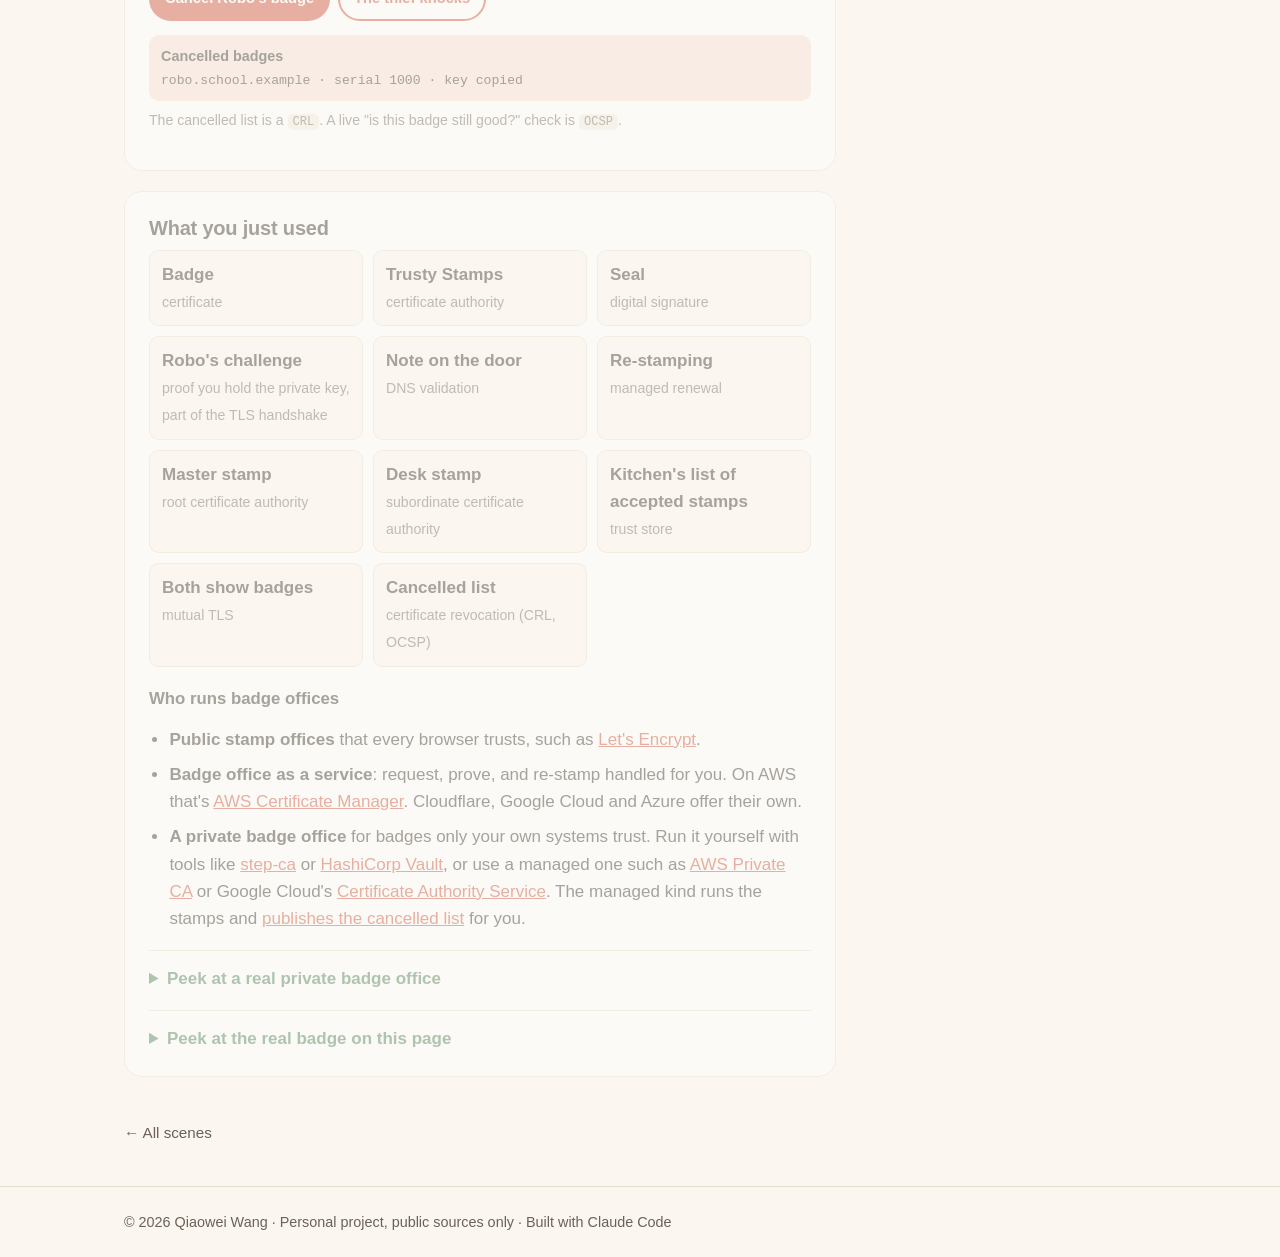
==== commit 295099a9: "Scene 2 part two: Robo's own badge from a private badge office Three new acts: build a root and subo" ====
--- a/site/scenes/badges.html
+++ b/site/scenes/badges.html
@@ -136,8 +136,61 @@
       </section>
 
       <!-- Wrap-up -->
-      <section class="act locked" id="act5" aria-labelledby="a5">
-        <h2 id="a5">What you just used</h2>
+      <div class="part-break">
+        <p class="eyebrow">Part two</p>
+        <h2>Robo's own badge</h2>
+        <p>The website badge proves the party site to the whole world. The kitchen is different: it's the school's own system, and it only lets in robots the school itself vouches for. So the school runs its own badge office.</p>
+      </div>
+
+      <!-- Act 5: build a private office -->
+      <section class="act" id="act5" aria-labelledby="a5">
+        <h2 id="a5"><span class="act-num">5</span> Set up the school's badge office</h2>
+        <p>Build it in three moves.</p>
+        <div class="build-row">
+          <button class="btn-small" id="mkMaster">Carve the master stamp</button>
+          <button class="btn-small" id="mkDesk" disabled>Make a desk stamp</button>
+          <button class="btn-small" id="mkBadge" disabled>Stamp Robo's badge</button>
+        </div>
+        <ol class="chain" id="chain">
+          <li id="cMaster" hidden><b>Master stamp</b><span>Locked in the vault. Only ever used to make desk stamps.</span><code>root CA · offline</code></li>
+          <li id="cDesk" hidden><b>Desk stamp</b><span>Signed by the master stamp. Does the daily stamping, so the master can stay locked away.</span><code>subordinate CA</code></li>
+          <li id="cBadge" hidden><b>Robo's badge</b><span>robo.school.example · good for 1 day</span><code>leaf certificate</code></li>
+        </ol>
+      </section>
+
+      <!-- Act 6: mutual check at the kitchen door -->
+      <section class="act" id="act6" aria-labelledby="a6">
+        <h2 id="a6"><span class="act-num">6</span> Knock on the kitchen door</h2>
+        <p>At this door, <em>both</em> sides show a badge.</p>
+        <div class="choice-row">
+          <button class="btn-choice" id="knockRobo">Robo knocks<small>badge from Maple Hill's office</small></button>
+          <button class="btn-choice" id="knockDrone">A delivery drone knocks<small>badge from another office</small></button>
+        </div>
+        <div class="handshake" id="handshake" hidden>
+          <div class="hs-row" id="hs1"><span class="hs-who">Visitor → kitchen</span><span class="hs-msg"></span></div>
+          <div class="hs-row" id="hs2"><span class="hs-who">Kitchen → visitor</span><span class="hs-msg"></span></div>
+          <p class="verdict" id="hsVerdict"></p>
+        </div>
+        <p class="caption">Both sides checking each other is <code>mutual TLS</code>. The kitchen's short list of stamps it accepts is its <code>trust store</code>.</p>
+      </section>
+
+      <!-- Act 7: revoke -->
+      <section class="act" id="act7" aria-labelledby="a7">
+        <h2 id="a7"><span class="act-num">7</span> Robo's key gets copied</h2>
+        <p>At the repair shop, someone copies Robo's memory, secret key included. Now a thief can show Robo's badge <em>and</em> pass the challenge.</p>
+        <label class="toggle"><input type="checkbox" id="longLife"> Badges last a year instead of a day</label>
+        <p class="risk" id="risk">The copy works for at most <b>1 day</b>, even if nobody notices.</p>
+        <div class="build-row">
+          <button class="btn-small" id="revoke">Cancel Robo's badge</button>
+          <button class="btn-small ghost" id="thief">The thief knocks</button>
+        </div>
+        <div class="cancelled" id="cancelled" hidden><b>Cancelled badges</b><span>robo.school.example · serial 1000 · key copied</span></div>
+        <p class="verdict" id="thiefVerdict" hidden></p>
+        <p class="caption">The cancelled list is a <code>CRL</code>. A live "is this badge still good?" check is <code>OCSP</code>.</p>
+      </section>
+
+      <section class="act" id="wrap" aria-labelledby="aw">
+        <h2 id="aw">What you just used</h2>
         <div class="glossary">
           <div><b>Badge</b><span>certificate</span></div>
           <div><b>Trusty Stamps</b><span>certificate authority</span></div>
@@ -145,14 +198,49 @@
           <div><b>Robo's challenge</b><span>proof you hold the private key, part of the TLS handshake</span></div>
           <div><b>Note on the door</b><span>DNS validation</span></div>
           <div><b>Re-stamping</b><span>managed renewal</span></div>
+          <div><b>Master stamp</b><span>root certificate authority</span></div>
+          <div><b>Desk stamp</b><span>subordinate certificate authority</span></div>
+          <div><b>Kitchen's list of accepted stamps</b><span>trust store</span></div>
+          <div><b>Both show badges</b><span>mutual TLS</span></div>
+          <div><b>Cancelled list</b><span>certificate revocation (CRL, OCSP)</span></div>
         </div>
 
         <h3>Who runs badge offices</h3>
         <ul class="who">
           <li><b>Public stamp offices</b> that every browser trusts, such as <a href="https://letsencrypt.org/docs/faq/" rel="noopener">Let's Encrypt</a>.</li>
           <li><b>Badge office as a service</b>: request, prove, and re-stamp handled for you. On AWS that's <a href="https://docs.aws.amazon.com/acm/latest/userguide/acm-overview.html" rel="noopener">AWS Certificate Manager</a>. Cloudflare, Google Cloud and Azure offer their own.</li>
-          <li><b>A private stamp office</b> for badges only your own systems trust, like the one Robo will carry to the kitchen. That's the next act, with <a href="https://docs.aws.amazon.com/privateca/latest/userguide/PcaWelcome.html" rel="noopener">AWS Private CA</a>.</li>
+          <li><b>A private badge office</b> for badges only your own systems trust. Run it yourself with tools like <a href="https://smallstep.com/docs/step-ca/" rel="noopener">step-ca</a> or <a href="https://developer.hashicorp.com/vault/docs/secrets/pki" rel="noopener">HashiCorp Vault</a>, or use a managed one such as <a href="https://docs.aws.amazon.com/privateca/latest/userguide/PcaWelcome.html" rel="noopener">AWS Private CA</a> or Google Cloud's <a href="https://cloud.google.com/certificate-authority-service/docs/ca-service-overview" rel="noopener">Certificate Authority Service</a>. The managed kind runs the stamps and <a href="https://docs.aws.amazon.com/privateca/latest/userguide/revocation-setup.html" rel="noopener">publishes the cancelled list</a> for you.</li>
         </ul>
+
+        <details class="peek">
+          <summary>Peek at a real private badge office</summary>
+          <p>Part two, for real: a master stamp, a desk stamp, and badges built with openssl on a laptop, then real handshakes between Robo and the kitchen.</p>
+<pre class="replay"><code># Building the school&#x27;s badge office (openssl, EC P-256)
+master.crt   subject=CN=Maple Hill Master Stamp
+             issuer=CN=Maple Hill Master Stamp
+desk.crt     subject=CN=Maple Hill Desk Stamp
+             issuer=CN=Maple Hill Master Stamp
+robo.crt     subject=CN=robo.school.example
+             issuer=CN=Maple Hill Desk Stamp
+kitchen.crt  subject=CN=kitchen.school.example
+             issuer=CN=Maple Hill Desk Stamp
+
+# 1. Robo knocks on the kitchen door (mutual TLS)
+   kitchen sees robo.school.example, TLSv1.2, ECDHE-ECDSA-CHACHA20-POLY1305
+   robo sees kitchen.school.example, reply: Come in.
+   -&gt; ACCEPTED
+
+# 2. An outside drone with a badge from another office knocks
+   kitchen&#x27;s check: unable to get local issuer certificate
+   -&gt; REJECTED
+
+# 3. Robo&#x27;s key was copied: cancel its badge, publish the cancelled list
+   CRL: Serial Number: 1000
+   CRL: Key Compromise
+   kitchen&#x27;s check: certificate revoked
+   -&gt; REJECTED</code></pre>
+          <p class="caption">Run it yourself: <a href="https://github.com/Biubiuwang123/robo-pizza-qiaowei/blob/main/lab/badge_office.py" rel="noopener">lab/badge_office.py</a>. This is the do-it-yourself version; a managed private CA does the stamping and the cancelled list for you.</p>
+        </details>
 
         <details class="peek">
           <summary>Peek at the real badge on this page</summary>
@@ -181,12 +269,17 @@
         <li data-k="own">Checks the requester owns the name</li>
         <li data-k="expire">Expires on purpose</li>
         <li data-k="renew">Re-stamps before expiry, without a human</li>
+        <li class="mvp-group" aria-hidden="true">Private office</li>
+        <li data-k="master">Keeps the master stamp locked away</li>
+        <li data-k="desk">Uses a desk stamp for daily work</li>
+        <li data-k="trust">Lets your own systems choose whose stamp to trust</li>
+        <li data-k="revoke">Can cancel a badge before it expires</li>
       </ol>
       <p class="mvp-done" id="mvpDone" hidden>That's the whole product. Everything else is scale and polish.</p>
     </aside>
   </main>
 
-  <a class="mvp-pill" id="mvpPill" href="#mvpBox">Badge office: 0/7</a>
+  <a class="mvp-pill" id="mvpPill" href="#mvpBox">Badge office: 0/11</a>
 
   <nav class="scene-nav wrap" aria-label="Scenes">
     <a href="../#scenes">&larr; All scenes</a>
--- a/site/scenes/scene.css
+++ b/site/scenes/scene.css
@@ -123,3 +123,29 @@
 
 .scene-nav { padding-bottom: 40px; font-size: .95rem; }
 .checks-list li > span:last-child { min-width: 0; overflow-wrap: anywhere; }
+
+/* Part two */
+.part-break { margin: 36px 0 18px; }
+.part-break h2 { font-size: 1.6rem; }
+.build-row { display: flex; flex-wrap: wrap; gap: 8px; }
+.build-row .btn-small { margin-top: 4px; }
+.chain { list-style: none; padding: 0; margin: 16px 0 0; display: grid; gap: 0; }
+.chain li { position: relative; display: grid; gap: 2px; background: var(--bg); border: 2px solid var(--green); border-radius: 12px; padding: 12px 14px; margin-left: 0; animation: rise .35s ease-out; }
+.chain li + li { margin-top: 22px; margin-left: 22px; }
+.chain li + li::before { content: "stamps ↓"; position: absolute; top: -20px; left: 8px; font-size: .72rem; color: var(--muted); }
+.chain li span { color: var(--muted); font-size: .9rem; }
+.chain li code { justify-self: start; font-size: .75rem; }
+.handshake { margin-top: 14px; display: grid; gap: 8px; }
+.hs-row { display: grid; grid-template-columns: 150px 1fr; gap: 10px; align-items: center; background: var(--bg); border: 1px solid var(--border); border-radius: 10px; padding: 10px 12px; font-size: .92rem; }
+@media (max-width: 560px) { .hs-row { grid-template-columns: 1fr; } }
+.hs-row.ok { border-color: var(--green); }
+.hs-row.bad { border-color: var(--accent); }
+.hs-who { font-size: .78rem; font-weight: 700; text-transform: uppercase; letter-spacing: .05em; color: var(--muted); }
+.verdict.good { color: var(--green); }
+.risk { margin: 6px 0 12px; }
+.cancelled { margin-top: 14px; display: grid; gap: 2px; background: var(--accent-soft); border-radius: 10px; padding: 10px 12px; font-size: .9rem; animation: rise .35s ease-out; }
+.cancelled span { font-family: ui-monospace, SFMono-Regular, Menlo, monospace; font-size: .82rem; }
+.mvp-list li.mvp-group { display: block; counter-increment: none; font-size: .72rem; font-weight: 700; text-transform: uppercase; letter-spacing: .06em; color: var(--muted); margin-top: 8px; }
+.mvp-list li.mvp-group::before { content: none; }
+.mvp { max-height: calc(100vh - 100px); overflow-y: auto; }
+@media (max-width: 900px) { .mvp { max-height: none; } }
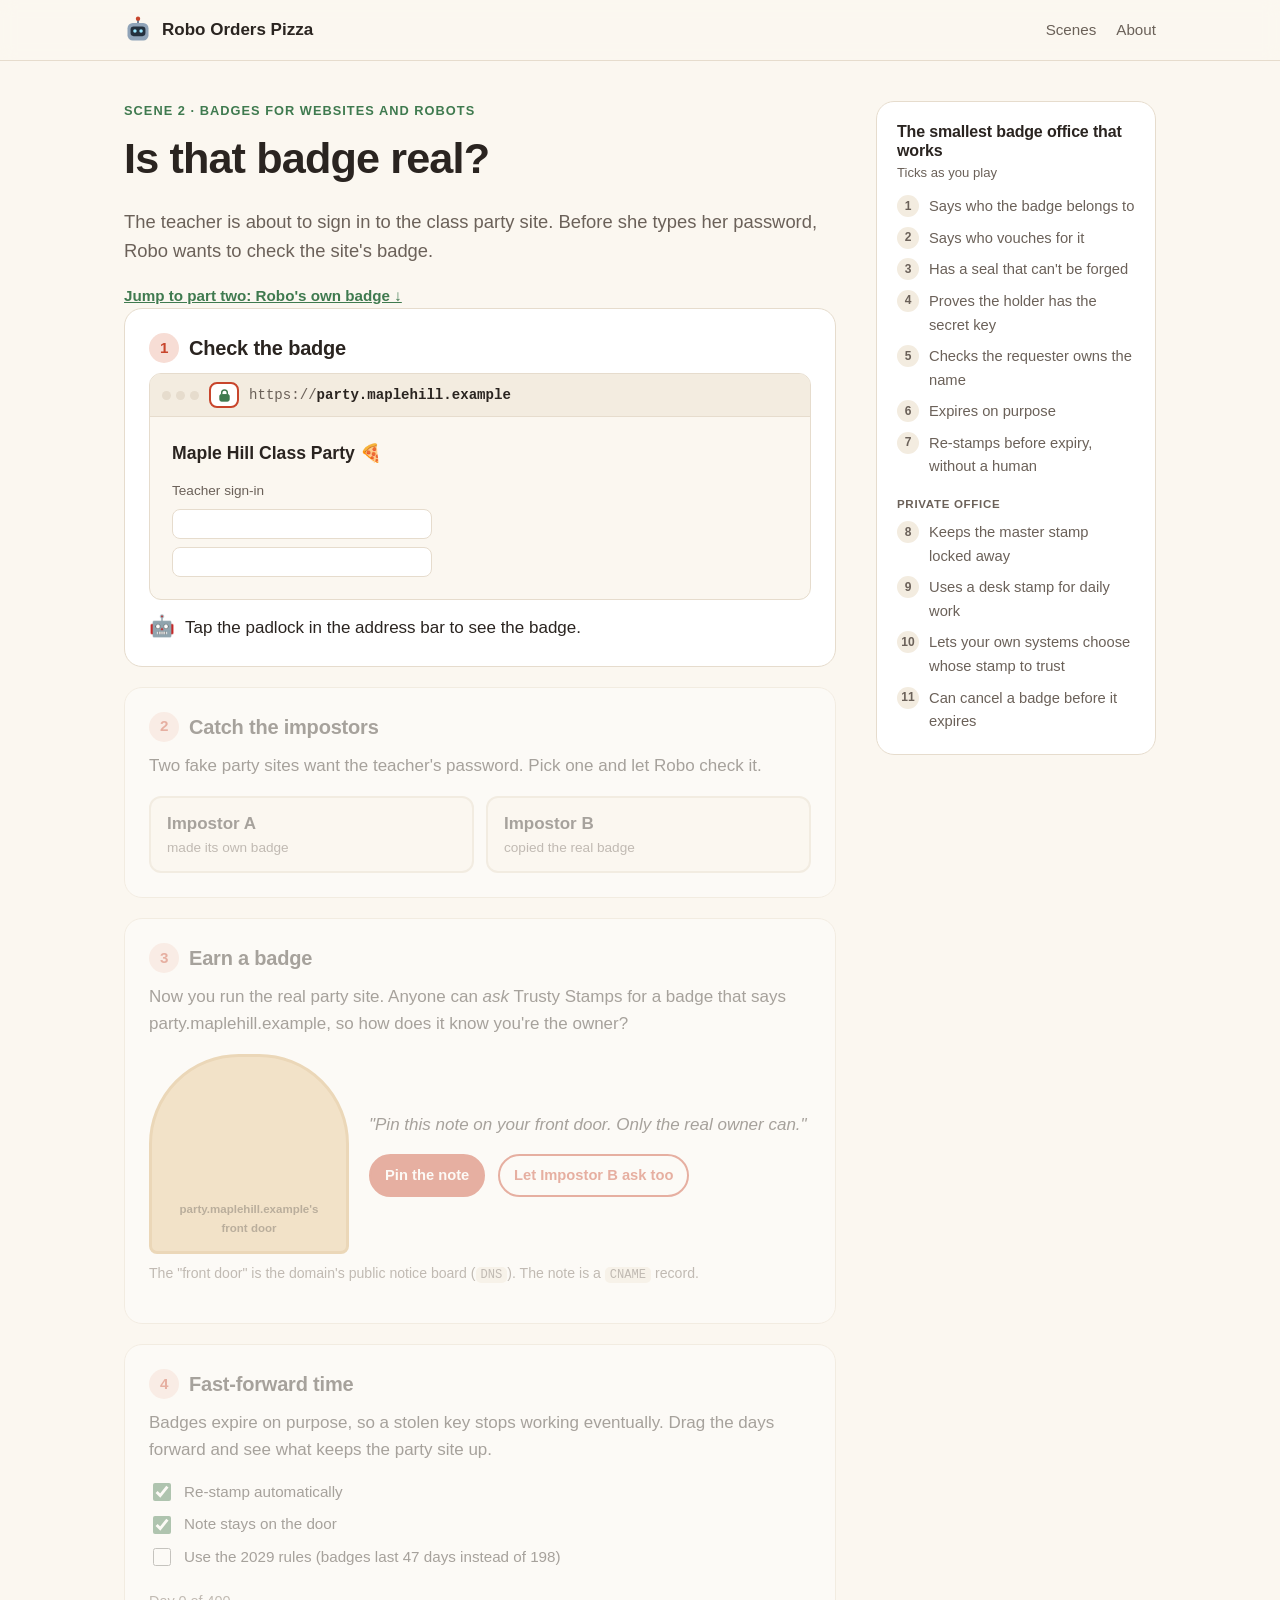
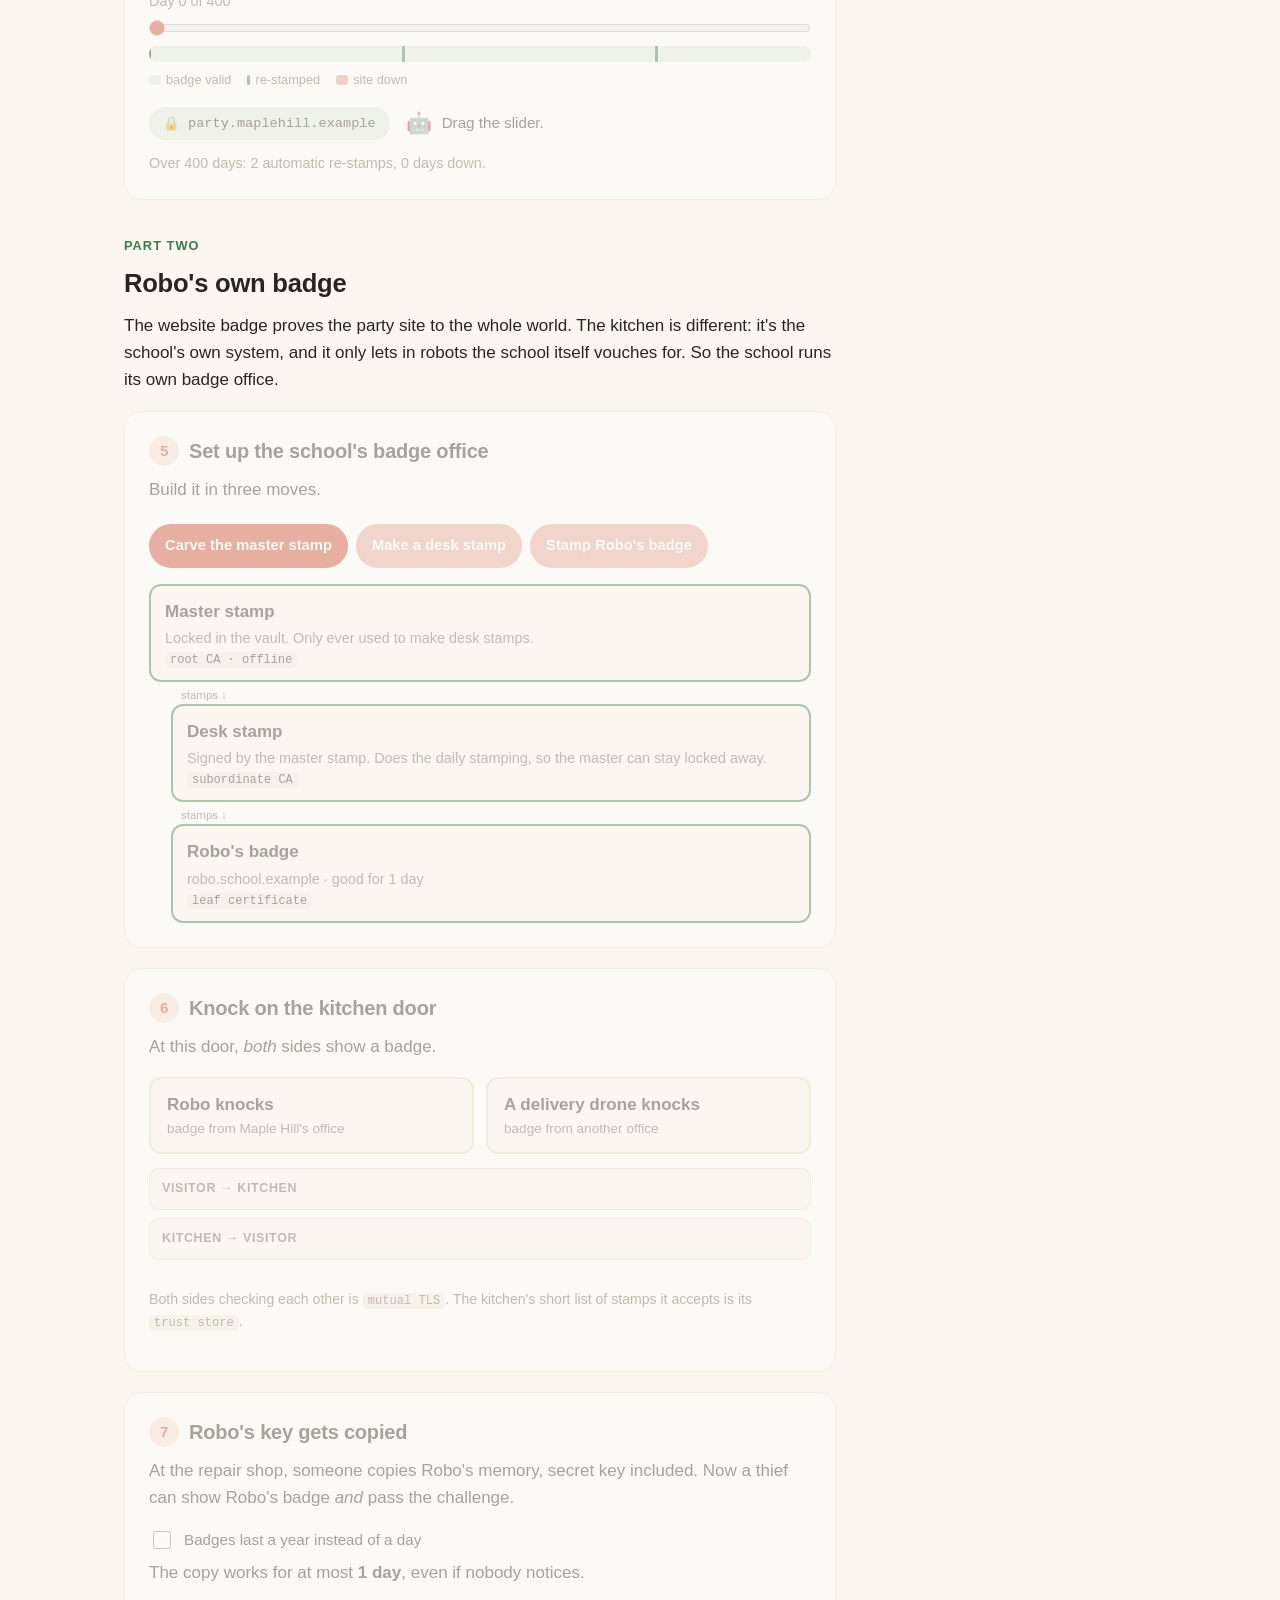
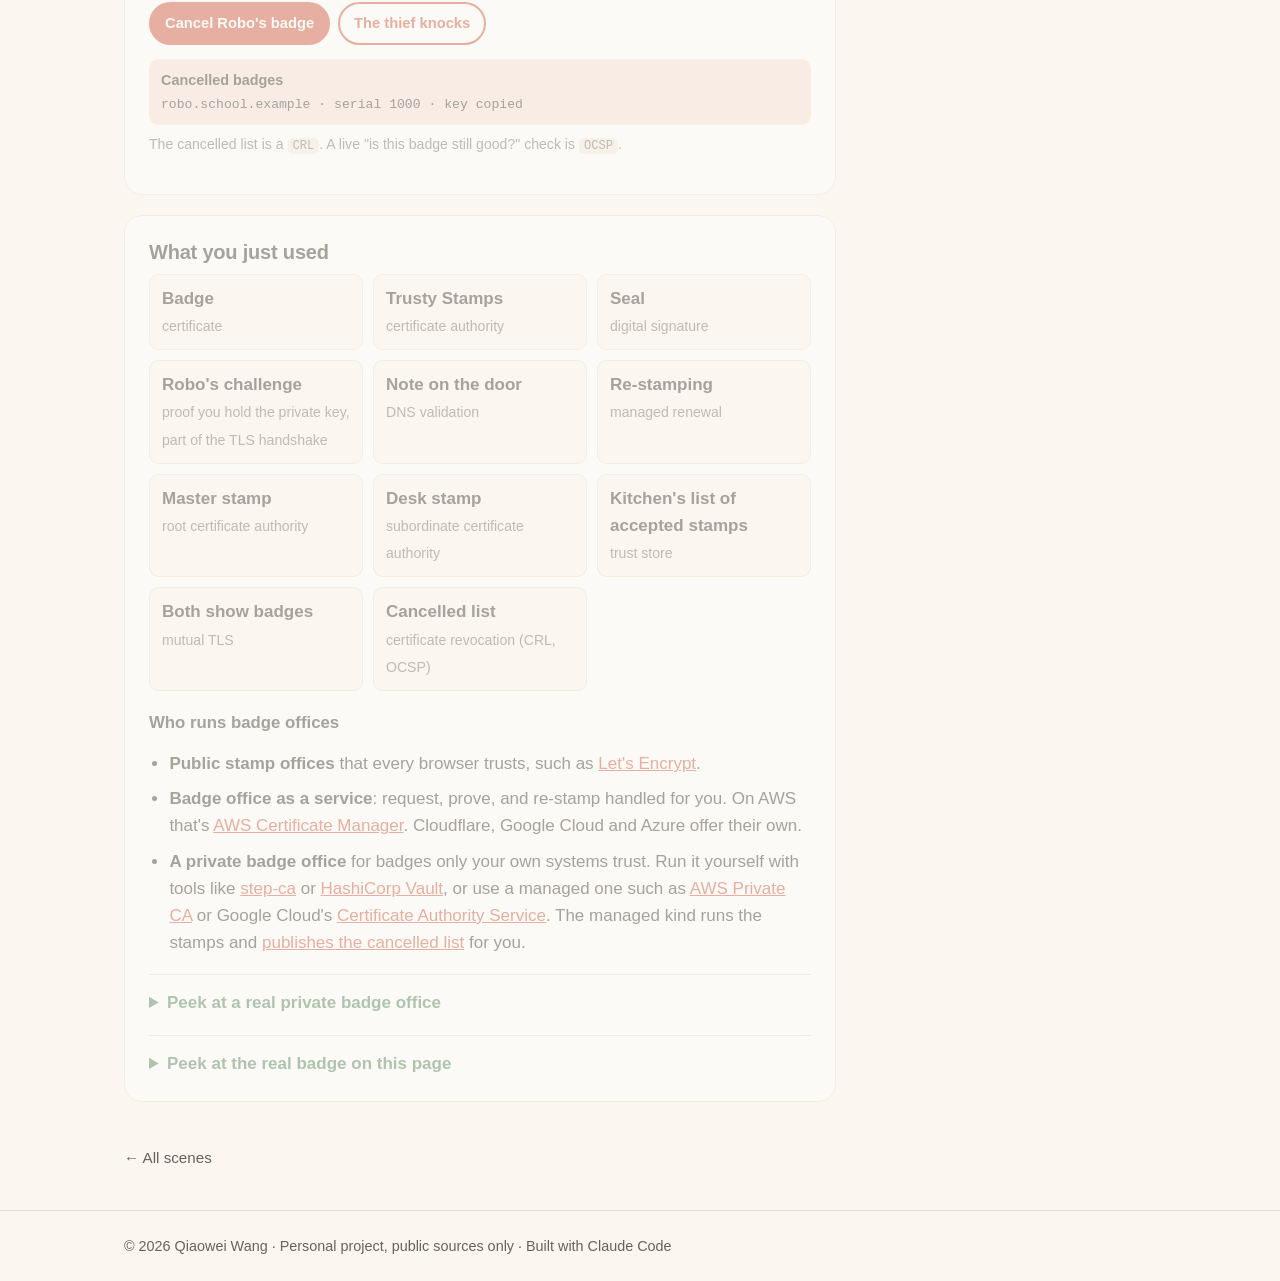
==== commit 8f2488f7: "Scene 2: add a jump-to-part-two link Co-Authored-By: Claude Opus 5.5 <noreply@anthropic.com>" ====
--- a/site/scenes/badges.html
+++ b/site/scenes/badges.html
@@ -31,6 +31,7 @@
         <p class="eyebrow">Scene 2 · Badges for websites and robots</p>
         <h1>Is that badge real?</h1>
         <p class="lede">The teacher is about to sign in to the class party site. Before she types her password, Robo wants to check the site's badge.</p>
+        <p class="jump"><a href="#part2" id="jump2">Jump to part two: Robo's own badge &darr;</a></p>
       </header>
 
       <!-- Act 1: inspect -->
@@ -136,7 +137,7 @@
       </section>
 
       <!-- Wrap-up -->
-      <div class="part-break">
+      <div class="part-break" id="part2">
         <p class="eyebrow">Part two</p>
         <h2>Robo's own badge</h2>
         <p>The website badge proves the party site to the whole world. The kitchen is different: it's the school's own system, and it only lets in robots the school itself vouches for. So the school runs its own badge office.</p>
--- a/site/scenes/scene.css
+++ b/site/scenes/scene.css
@@ -149,3 +149,5 @@
 .mvp-list li.mvp-group::before { content: none; }
 .mvp { max-height: calc(100vh - 100px); overflow-y: auto; }
 @media (max-width: 900px) { .mvp { max-height: none; } }
+.jump { margin: 4px 0 0; font-size: .95rem; }
+.jump a { color: var(--green); font-weight: 600; }
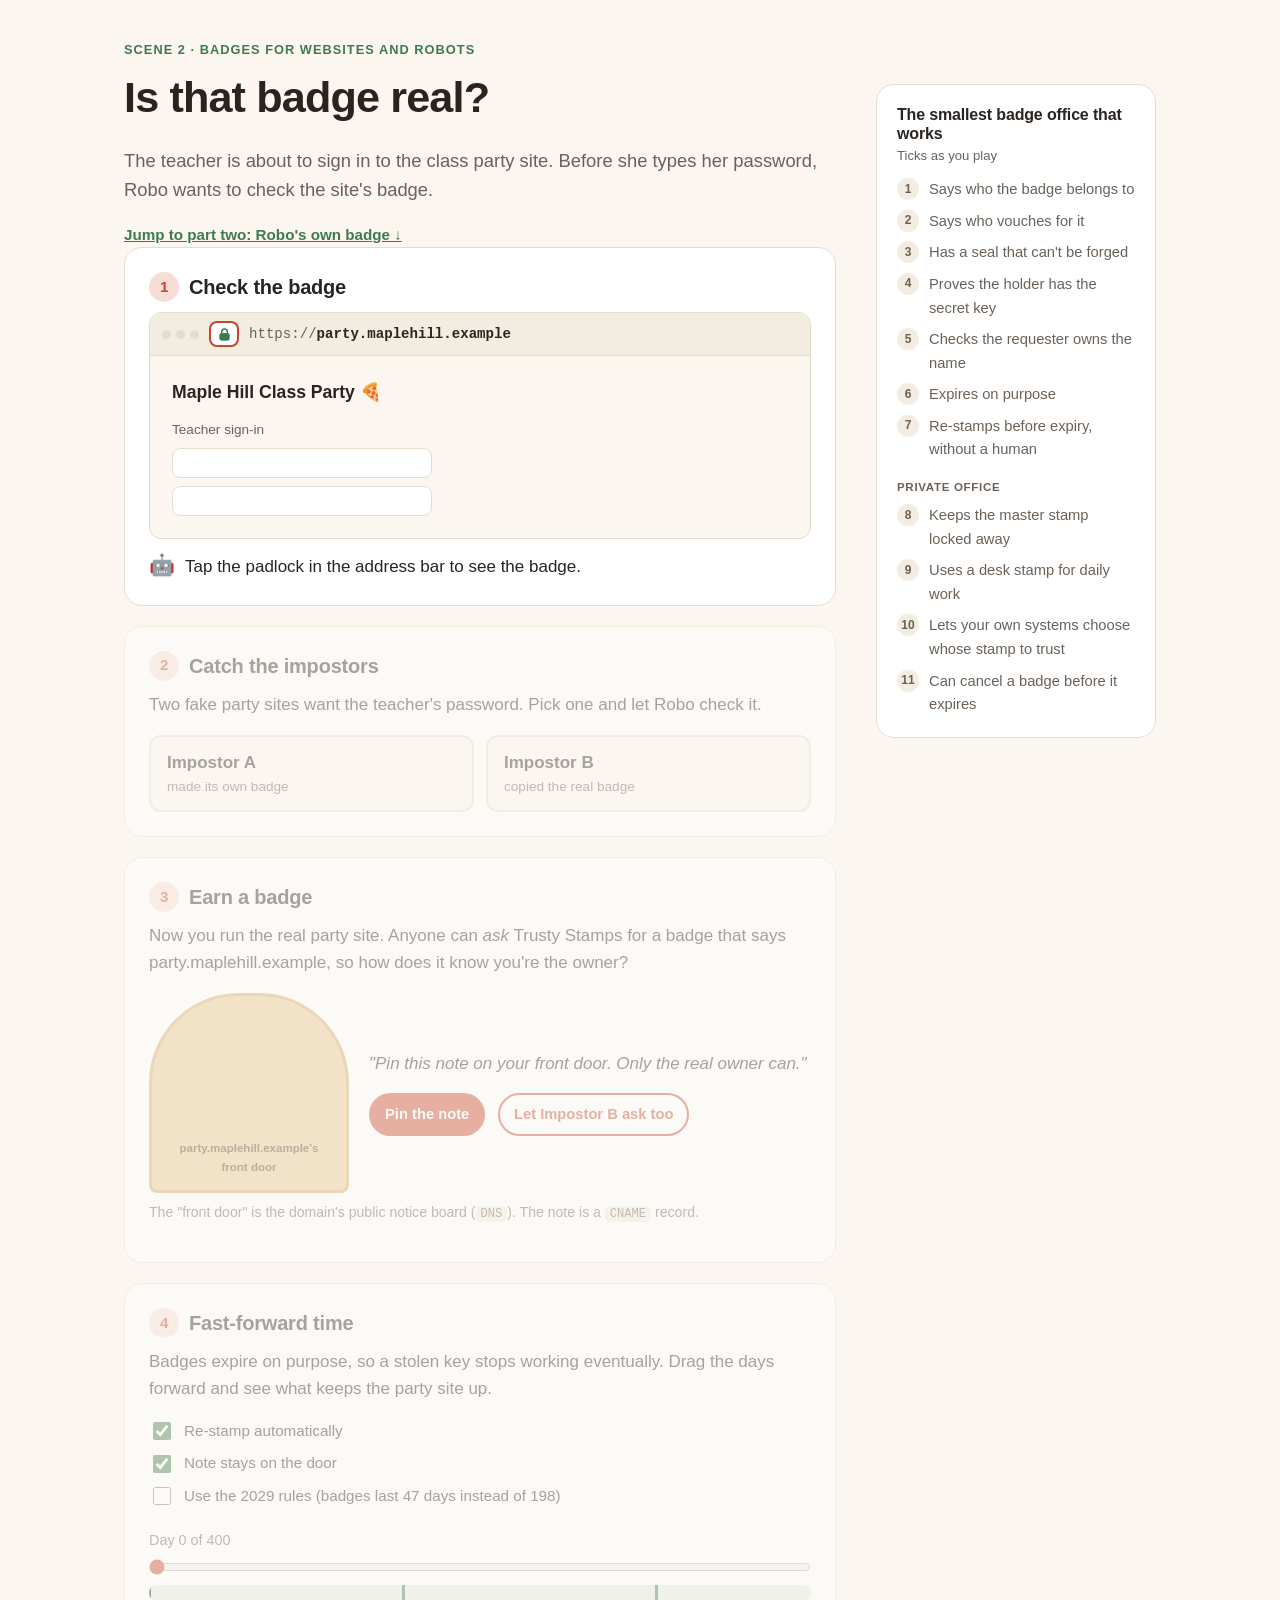
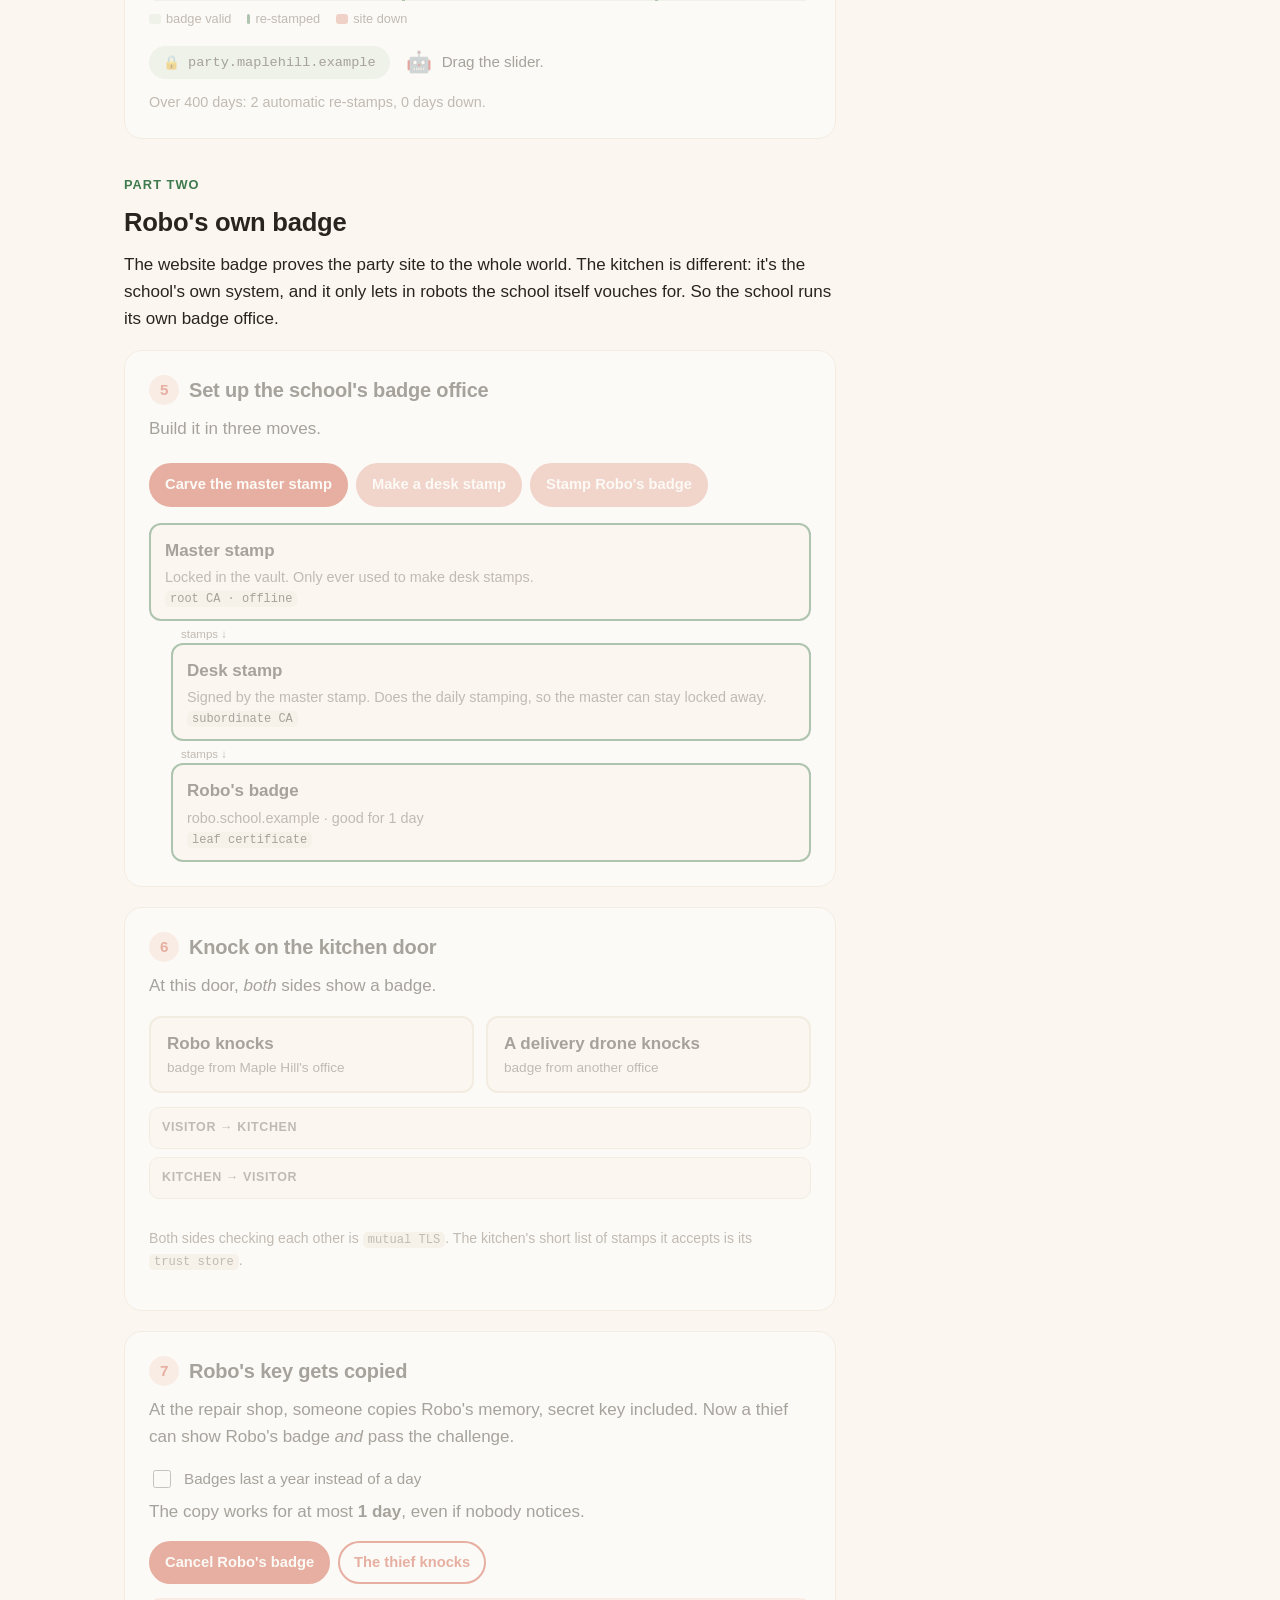
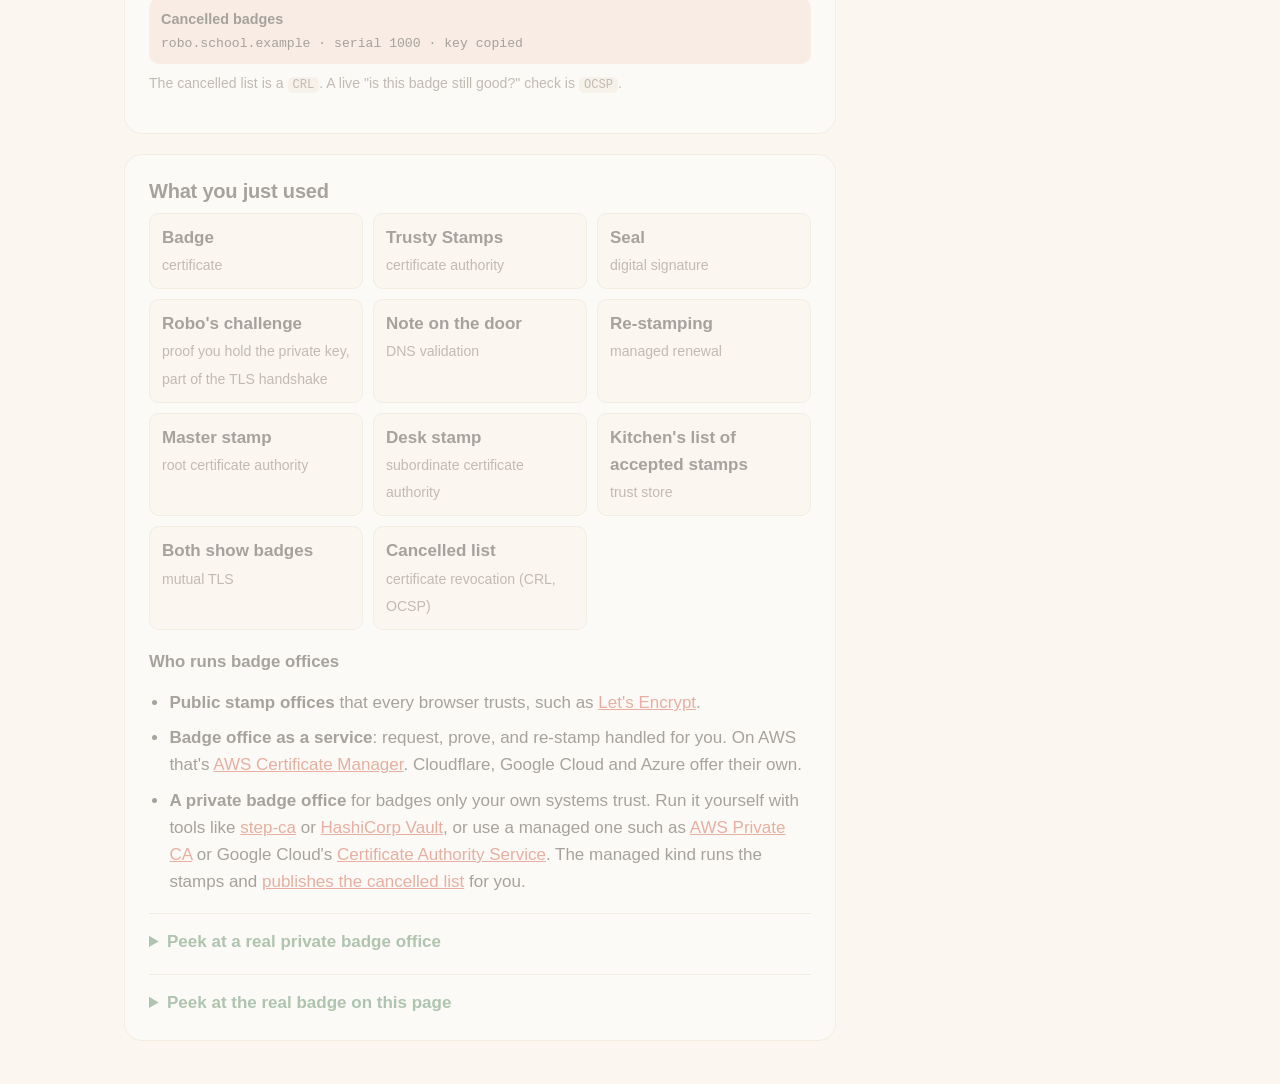
==== commit 3a60cd6e: "Refactor: shared partials, scene kit, per-scene CSS, build step, site tests - Header, footer and sce" ====
--- a/site/scenes/badges.html
+++ b/site/scenes/badges.html
@@ -8,22 +8,10 @@
   <link rel="icon" href="../assets/favicon.svg" type="image/svg+xml">
   <link rel="stylesheet" href="../styles.css">
   <link rel="stylesheet" href="scene.css">
+  <link rel="stylesheet" href="badges.css">
 </head>
 <body>
-  <a class="skip" href="#main">Skip to content</a>
-
-  <header class="site-header">
-    <div class="wrap header-row">
-      <a class="brand" href="../" aria-label="Robo Orders Pizza, home">
-        <img src="../assets/favicon.svg" alt="" width="28" height="28">
-        <span>Robo Orders Pizza</span>
-      </a>
-      <nav aria-label="Main">
-        <a href="../#scenes">Scenes</a>
-        <a href="../#about">About</a>
-      </nav>
-    </div>
-  </header>
+  <!-- @include header -->
 
   <main id="main" class="scene-layout wrap">
     <div class="scene-main">
@@ -216,43 +204,14 @@
         <details class="peek">
           <summary>Peek at a real private badge office</summary>
           <p>Part two, for real: a master stamp, a desk stamp, and badges built with openssl on a laptop, then real handshakes between Robo and the kitchen.</p>
-<pre class="replay"><code># Building the school&#x27;s badge office (openssl, EC P-256)
-master.crt   subject=CN=Maple Hill Master Stamp
-             issuer=CN=Maple Hill Master Stamp
-desk.crt     subject=CN=Maple Hill Desk Stamp
-             issuer=CN=Maple Hill Master Stamp
-robo.crt     subject=CN=robo.school.example
-             issuer=CN=Maple Hill Desk Stamp
-kitchen.crt  subject=CN=kitchen.school.example
-             issuer=CN=Maple Hill Desk Stamp
-
-# 1. Robo knocks on the kitchen door (mutual TLS)
-   kitchen sees robo.school.example, TLSv1.2, ECDHE-ECDSA-CHACHA20-POLY1305
-   robo sees kitchen.school.example, reply: Come in.
-   -&gt; ACCEPTED
-
-# 2. An outside drone with a badge from another office knocks
-   kitchen&#x27;s check: unable to get local issuer certificate
-   -&gt; REJECTED
-
-# 3. Robo&#x27;s key was copied: cancel its badge, publish the cancelled list
-   CRL: Serial Number: 1000
-   CRL: Key Compromise
-   kitchen&#x27;s check: certificate revoked
-   -&gt; REJECTED</code></pre>
+<pre class="replay"><code><!-- @replay badge-office --></code></pre>
           <p class="caption">Run it yourself: <a href="https://github.com/Biubiuwang123/robo-pizza-qiaowei/blob/main/lab/badge_office.py" rel="noopener">lab/badge_office.py</a>. This is the do-it-yourself version; a managed private CA does the stamping and the cancelled list for you.</p>
         </details>
 
         <details class="peek">
           <summary>Peek at the real badge on this page</summary>
           <p>This page's padlock is a real badge from AWS Certificate Manager. Here's its chain, from a terminal:</p>
-<pre class="replay"><code><span class="prompt">$</span> openssl s_client -connect robo.qiaowei.wang:443 -showcerts
- 0 s:CN=robo.qiaowei.wang
-   i:C=US, O=Amazon, CN=Amazon ECDSA 256 M04
- 1 s:C=US, O=Amazon, CN=Amazon ECDSA 256 M04
-   i:C=US, O=Amazon, CN=Amazon Root CA 3
- 2 s:C=US, O=Amazon, CN=Amazon Root CA 3
-   i:C=US, ST=Arizona, L=Scottsdale, O=Starfield Technologies, Inc., CN=Starfield Services Root Certificate Authority - G2</code></pre>
+<pre class="replay"><code><!-- @replay site-certificate --></code></pre>
           <p class="caption">Each badge is vouched for by the one below it, down to a stamp office built into your browser. Every public badge is also listed in public logs: <a href="https://crt.sh/?q=robo.qiaowei.wang" rel="noopener">see this one</a>.</p>
         </details>
       </section>
@@ -282,16 +241,11 @@
 
   <a class="mvp-pill" id="mvpPill" href="#mvpBox">Badge office: 0/11</a>
 
-  <nav class="scene-nav wrap" aria-label="Scenes">
-    <a href="../#scenes">&larr; All scenes</a>
-  </nav>
-
-  <footer class="site-footer">
-    <div class="wrap">
-      <p>© 2026 Qiaowei Wang · Personal project, public sources only · Built with Claude Code</p>
-    </div>
-  </footer>
-
+  <!-- @include scene-nav -->
+
+  <!-- @include footer -->
+
+  <script src="scene-kit.js"></script>
   <script src="badges.js"></script>
 </body>
 </html>
--- a/site/styles.css
+++ b/site/styles.css
@@ -152,64 +152,16 @@
 .site-footer { border-top: 1px solid var(--border); padding: 24px 0; color: var(--muted); font-size: .9rem; }
 .site-footer p { margin: 0; }
 
-/* Chapter layers: plain line for everyone, "under the hood" for builders. */
-.chapter .plain { color: var(--text); font-size: 1rem; margin-bottom: 8px; }
-.chapter .under { font-size: .93rem; line-height: 1.55; border-left: 3px solid var(--green-soft); padding-left: 12px; margin: 8px 0; }
-.under-label { display: block; font-size: .72rem; font-weight: 700; text-transform: uppercase; letter-spacing: .06em; color: var(--green); margin-bottom: 2px; }
-.chapter code { font: .86em ui-monospace, SFMono-Regular, Menlo, monospace; background: var(--surface-2); padding: 1px 5px; border-radius: 5px; white-space: nowrap; }
-.chapter .src { font-size: .8rem; }
-.chapter .src a { color: var(--muted); }
-.chapter .src a:hover { color: var(--accent); }
 
-/* ---------- Chapter pages ---------- */
-.chapter-hero { padding: 56px 0 24px; }
-.chapter-hero h1 { font-size: clamp(1.8rem, 4vw, 2.6rem); }
-.toc { display: flex; flex-wrap: wrap; gap: 8px; margin-top: 20px; }
-.toc a { font-size: .88rem; text-decoration: none; color: var(--text); background: var(--surface); border: 1px solid var(--border); padding: 6px 12px; border-radius: 999px; }
-.toc a:hover { border-color: var(--accent); color: var(--accent); }
+/* ---------- Shared bits used by scenes ---------- */
+code { font: .86em ui-monospace, SFMono-Regular, Menlo, monospace; background: var(--surface-2); padding: 1px 5px; border-radius: 5px; white-space: nowrap; }
+.caption { color: var(--muted); font-size: .88rem; margin-top: 8px; }
 
-.block { padding: 40px 0; }
-.block.alt { background: var(--surface-2); }
-.block h2 { margin-bottom: 16px; }
-.block h3 { margin-top: 8px; }
-
-.level { background: var(--surface); border: 1px solid var(--border); border-radius: var(--radius); padding: 18px 20px; margin-bottom: 14px; }
-.level p:last-child, .level ol:last-child { margin-bottom: 0; }
-.level-tag { display: inline-block; font-size: .72rem; font-weight: 700; text-transform: uppercase; letter-spacing: .06em; color: var(--accent); background: var(--accent-soft); padding: 3px 10px; border-radius: 999px; margin-bottom: 10px; }
-.steps { padding-left: 1.2em; margin: 0; }
-.steps li { margin-bottom: 8px; }
-
-code { font: .86em ui-monospace, SFMono-Regular, Menlo, monospace; background: var(--surface-2); padding: 1px 5px; border-radius: 5px; white-space: nowrap; }
-.block.alt code { background: var(--surface); }
-
-.table-wrap { overflow-x: auto; margin: 0 0 18px; border: 1px solid var(--border); border-radius: var(--radius); background: var(--surface); }
-table { border-collapse: collapse; width: 100%; font-size: .93rem; }
-th, td { text-align: left; vertical-align: top; padding: 12px 14px; border-bottom: 1px solid var(--border); }
-th { font-size: .78rem; text-transform: uppercase; letter-spacing: .05em; color: var(--muted); background: var(--surface-2); }
-tr:last-child td { border-bottom: 0; }
-td:first-child { font-weight: 600; min-width: 9em; }
-
-.example { background: var(--surface); border: 1px solid var(--border); border-left: 4px solid var(--green); border-radius: var(--radius); padding: 18px 20px; }
-.example ul { padding-left: 1.2em; margin: 0 0 10px; }
-.example li { margin-bottom: 6px; }
-.note { color: var(--muted); font-size: .92rem; margin: 0; }
-
-.replay-title { font-size: 1rem; margin: 22px 0 8px; }
+/* Terminal replays (filled in at build time from replays/*.txt) */
 .replay { background: #1f1b18; color: #f1ebe3; border-radius: 12px; padding: 14px 16px; overflow-x: auto; font: .82rem/1.55 ui-monospace, SFMono-Regular, Menlo, monospace; margin: 0; }
-.replay code, .block.alt .replay code { background: none; padding: 0; font: inherit; color: inherit; overflow-wrap: normal; white-space: pre; }
+.replay code { background: none; padding: 0; font: inherit; color: inherit; white-space: pre; }
 .replay .prompt { color: #7fc493; user-select: none; }
 .replay .comment { color: #b3a89c; }
-.caption { color: var(--muted); font-size: .88rem; margin-top: 8px; }
-.checks { padding-left: 1.2em; }
-.checks li { margin-bottom: 6px; }
-
-.sources-title { font-size: 1.1rem; }
-.sources { padding-left: 1.2em; font-size: .9rem; color: var(--muted); }
-.sources li { margin-bottom: 4px; }
-.sources a { color: var(--muted); }
-
-.chapter-nav { display: flex; justify-content: space-between; gap: 12px; padding-top: 8px; padding-bottom: 48px; font-size: .95rem; }
-.muted { color: var(--muted); }
 
 /* Chapter list: a chapter that is live */
 .chapter h3 a { color: inherit; text-decoration: none; }
@@ -218,3 +170,6 @@
 .card-grid.three { grid-template-columns: repeat(3, 1fr); }
 @media (max-width: 900px) { .card-grid.three { grid-template-columns: 1fr; } }
 .chapter .aws-name { font-size: .82rem; color: var(--muted); margin-top: 6px; }
+
+/* Landing page: one plain line per scene */
+.chapter .plain { color: var(--text); font-size: 1rem; margin-bottom: 8px; }
--- a/site/scenes/scene.css
+++ b/site/scenes/scene.css
@@ -1,4 +1,5 @@
-/* Shared styles for interactive scenes. Colors come from ../styles.css tokens. */
+/* Shared by every scene: layout, acts, buttons, verdicts, the checklist, wrap-up.
+   Scene-specific styles live in <scene>.css next to the scene. Colors come from ../styles.css. */
 
 .scene-layout { display: grid; grid-template-columns: minmax(0, 1fr) 280px; gap: 40px; align-items: start; padding-top: 40px; padding-bottom: 24px; }
 @media (max-width: 900px) { .scene-layout { grid-template-columns: minmax(0, 1fr); padding-top: 24px; } .mvp { position: static; } }
@@ -15,41 +16,11 @@
 .act.locked { opacity: .4; pointer-events: none; user-select: none; }
 .act-num { width: 30px; height: 30px; border-radius: 50%; display: inline-grid; place-items: center; background: var(--accent-soft); color: var(--accent); font-size: .95rem; font-weight: 800; flex: none; }
 
-/* Mock browser */
-.browser { border: 1px solid var(--border); border-radius: 12px; overflow: hidden; background: var(--bg); }
-.browser-bar { display: flex; align-items: center; gap: 10px; padding: 8px 12px; background: var(--surface-2); border-bottom: 1px solid var(--border); }
-.dots { display: flex; gap: 5px; }
-.dots i { width: 9px; height: 9px; border-radius: 50%; background: var(--border); }
-.lock { width: 30px; height: 26px; border-radius: 8px; border: 2px solid var(--accent); background: var(--surface); cursor: pointer; display: grid; place-items: center; animation: pulse 1.6s ease-in-out infinite; }
-.lock svg { width: 15px; height: 15px; fill: var(--green); stroke: var(--green); }
-.lock.active { animation: none; border-color: var(--green); }
-@keyframes pulse { 0%,100% { box-shadow: 0 0 0 0 var(--accent-soft); } 50% { box-shadow: 0 0 0 6px var(--accent-soft); } }
-@media (prefers-reduced-motion: reduce) { .lock { animation: none; } }
-.url { font: .88rem ui-monospace, SFMono-Regular, Menlo, monospace; color: var(--muted); overflow: hidden; text-overflow: ellipsis; white-space: nowrap; }
-.url b { color: var(--text); font-weight: 600; }
-.browser-body { padding: 22px; }
-.fake-site-title { font-weight: 700; font-size: 1.1rem; margin-bottom: 12px; }
-.fake-form { display: grid; gap: 8px; max-width: 260px; }
-.fake-form span { font-size: .85rem; color: var(--muted); }
-.fake-form i { display: block; height: 30px; border: 1px solid var(--border); border-radius: 8px; background: var(--surface); }
-
 .robo-says { display: flex; gap: 10px; align-items: flex-start; margin: 14px 0 0; font-weight: 500; }
 .robo-says.small { font-size: .95rem; margin: 0; }
 .robo-face { font-size: 1.3rem; line-height: 1.2; }
 
-/* Badge cards */
-.badge-card { margin-top: 16px; border: 2px solid var(--green); border-radius: 14px; padding: 14px 16px; background: var(--surface); animation: rise .35s ease-out; }
-.badge-card.bad { border-color: var(--accent); }
 @keyframes rise { from { transform: translateY(6px); opacity: 0; } to { transform: none; opacity: 1; } }
-.badge-head { font-size: .78rem; font-weight: 700; text-transform: uppercase; letter-spacing: .06em; color: var(--muted); margin-bottom: 8px; }
-.url-inline { font-family: ui-monospace, SFMono-Regular, Menlo, monospace; text-transform: none; letter-spacing: 0; }
-.checks-list { list-style: none; padding: 0; margin: 0; display: grid; gap: 10px; }
-.checks-list li { display: grid; grid-template-columns: 26px 1fr; gap: 8px; align-items: start; }
-.checks-list b { margin-right: 6px; }
-.checks-list small { display: block; color: var(--muted); font-size: .82rem; }
-.mark { width: 24px; height: 24px; border-radius: 50%; display: grid; place-items: center; font-weight: 800; font-size: .9rem; }
-.ok .mark { background: var(--green-soft); color: var(--green); }
-.bad .mark { background: var(--accent-soft); color: var(--accent); }
 .verdict { margin: 12px 0 0; font-weight: 600; }
 .verdict.bad { color: var(--accent); }
 
@@ -62,41 +33,11 @@
 .btn-small:disabled { opacity: .5; cursor: default; }
 .btn-small:focus-visible, .btn-choice:focus-visible, .lock:focus-visible { outline: 3px solid var(--green); outline-offset: 2px; }
 
-/* Act 3: door */
-.door-scene { display: grid; grid-template-columns: 200px 1fr; gap: 20px; align-items: center; margin-top: 8px; }
-@media (max-width: 560px) { .door-scene { grid-template-columns: 1fr; } }
-.door { position: relative; height: 200px; border-radius: 90px 90px 8px 8px; background: var(--box); border: 3px solid var(--box-lid); display: flex; flex-direction: column; justify-content: flex-end; align-items: center; padding: 14px; }
-.door-label { font-size: .72rem; color: #5a4320; text-align: center; font-weight: 600; }
-.note { position: absolute; top: 60px; background: #fff7c2; color: #5a4320; font-size: .78rem; padding: 6px 8px; border-radius: 4px; box-shadow: 0 2px 6px rgba(0,0,0,.15); transform: rotate(-3deg); animation: rise .35s ease-out; }
-.note code { background: none; padding: 0; }
-.office-says { font-style: italic; margin-bottom: 4px; }
-.office-says .yes { font-style: normal; font-weight: 700; color: var(--green); }
-.office-says .no { font-style: normal; font-weight: 700; color: var(--accent); }
-.office .btn-small { margin-right: 8px; }
-
 /* Act 4: time */
 .controls { display: grid; gap: 8px; margin: 12px 0 18px; }
 .toggle { display: flex; gap: 10px; align-items: center; font-size: .95rem; cursor: pointer; }
 .toggle input { width: 18px; height: 18px; accent-color: var(--green); }
 .slider-label { font-size: .9rem; color: var(--muted); }
-input[type="range"] { width: 100%; accent-color: var(--accent); margin: 6px 0 10px; }
-.timeline { position: relative; height: 16px; border-radius: 8px; background: var(--surface-2); overflow: hidden; }
-.seg { position: absolute; top: 0; bottom: 0; }
-.seg.valid { background: var(--green-soft); }
-.seg.down { background: var(--accent); opacity: .55; }
-.renew-mark { position: absolute; top: 0; bottom: 0; width: 3px; background: var(--green); }
-.cursor { position: absolute; top: -2px; bottom: -2px; width: 2px; background: var(--text); }
-.tl-legend { display: flex; gap: 16px; flex-wrap: wrap; font-size: .8rem; color: var(--muted); margin: 8px 0 16px; }
-.lg { display: inline-block; width: 12px; height: 10px; border-radius: 3px; margin-right: 5px; vertical-align: -1px; }
-.lg.valid { background: var(--green-soft); }
-.lg.renew { background: var(--green); width: 3px; }
-.lg.down { background: var(--accent); opacity: .55; }
-.status-row { display: grid; grid-template-columns: auto 1fr; gap: 16px; align-items: center; }
-@media (max-width: 560px) { .status-row { grid-template-columns: 1fr; } }
-.mini-browser { display: flex; gap: 8px; align-items: center; padding: 8px 14px; border-radius: 999px; background: var(--green-soft); font: .85rem ui-monospace, SFMono-Regular, Menlo, monospace; transition: background .2s; }
-.mini-browser.down { background: var(--accent-soft); color: var(--accent); font-weight: 600; }
-.stats { margin: 12px 0 0; font-size: .9rem; color: var(--muted); }
-
 /* Wrap-up */
 .glossary { display: grid; grid-template-columns: repeat(auto-fill, minmax(190px, 1fr)); gap: 10px; }
 .glossary div { background: var(--bg); border: 1px solid var(--border); border-radius: 10px; padding: 10px 12px; }
@@ -122,32 +63,12 @@
 .mvp-done { margin: 14px 0 0; font-size: .9rem; font-weight: 600; color: var(--green); }
 
 .scene-nav { padding-bottom: 40px; font-size: .95rem; }
-.checks-list li > span:last-child { min-width: 0; overflow-wrap: anywhere; }
-
-/* Part two */
-.part-break { margin: 36px 0 18px; }
-.part-break h2 { font-size: 1.6rem; }
 .build-row { display: flex; flex-wrap: wrap; gap: 8px; }
 .build-row .btn-small { margin-top: 4px; }
-.chain { list-style: none; padding: 0; margin: 16px 0 0; display: grid; gap: 0; }
-.chain li { position: relative; display: grid; gap: 2px; background: var(--bg); border: 2px solid var(--green); border-radius: 12px; padding: 12px 14px; margin-left: 0; animation: rise .35s ease-out; }
-.chain li + li { margin-top: 22px; margin-left: 22px; }
-.chain li + li::before { content: "stamps ↓"; position: absolute; top: -20px; left: 8px; font-size: .72rem; color: var(--muted); }
-.chain li span { color: var(--muted); font-size: .9rem; }
-.chain li code { justify-self: start; font-size: .75rem; }
-.handshake { margin-top: 14px; display: grid; gap: 8px; }
-.hs-row { display: grid; grid-template-columns: 150px 1fr; gap: 10px; align-items: center; background: var(--bg); border: 1px solid var(--border); border-radius: 10px; padding: 10px 12px; font-size: .92rem; }
-@media (max-width: 560px) { .hs-row { grid-template-columns: 1fr; } }
-.hs-row.ok { border-color: var(--green); }
-.hs-row.bad { border-color: var(--accent); }
-.hs-who { font-size: .78rem; font-weight: 700; text-transform: uppercase; letter-spacing: .05em; color: var(--muted); }
 .verdict.good { color: var(--green); }
-.risk { margin: 6px 0 12px; }
-.cancelled { margin-top: 14px; display: grid; gap: 2px; background: var(--accent-soft); border-radius: 10px; padding: 10px 12px; font-size: .9rem; animation: rise .35s ease-out; }
-.cancelled span { font-family: ui-monospace, SFMono-Regular, Menlo, monospace; font-size: .82rem; }
 .mvp-list li.mvp-group { display: block; counter-increment: none; font-size: .72rem; font-weight: 700; text-transform: uppercase; letter-spacing: .06em; color: var(--muted); margin-top: 8px; }
 .mvp-list li.mvp-group::before { content: none; }
 .mvp { max-height: calc(100vh - 100px); overflow-y: auto; }
 @media (max-width: 900px) { .mvp { max-height: none; } }
-.jump { margin: 4px 0 0; font-size: .95rem; }
-.jump a { color: var(--green); font-weight: 600; }
+.part-break, .act, .mvp { scroll-margin-top: 76px; }
+@keyframes popin { 0% { transform: scale(.4); } 70% { transform: scale(1.25); } 100% { transform: scale(1); } }
--- a/site/scenes/badges.css
+++ b/site/scenes/badges.css
@@ -0,0 +1,83 @@
+/* Scene 2: Is that badge real? Loaded after scene.css. */
+
+/* Mock browser */
+.browser { border: 1px solid var(--border); border-radius: 12px; overflow: hidden; background: var(--bg); }
+.browser-bar { display: flex; align-items: center; gap: 10px; padding: 8px 12px; background: var(--surface-2); border-bottom: 1px solid var(--border); }
+.dots { display: flex; gap: 5px; }
+.dots i { width: 9px; height: 9px; border-radius: 50%; background: var(--border); }
+.lock { width: 30px; height: 26px; border-radius: 8px; border: 2px solid var(--accent); background: var(--surface); cursor: pointer; display: grid; place-items: center; animation: pulse 1.6s ease-in-out infinite; }
+.lock svg { width: 15px; height: 15px; fill: var(--green); stroke: var(--green); }
+.lock.active { animation: none; border-color: var(--green); }
+@keyframes pulse { 0%,100% { box-shadow: 0 0 0 0 var(--accent-soft); } 50% { box-shadow: 0 0 0 6px var(--accent-soft); } }
+@media (prefers-reduced-motion: reduce) { .lock { animation: none; } }
+.url { font: .88rem ui-monospace, SFMono-Regular, Menlo, monospace; color: var(--muted); overflow: hidden; text-overflow: ellipsis; white-space: nowrap; }
+.url b { color: var(--text); font-weight: 600; }
+.browser-body { padding: 22px; }
+.fake-site-title { font-weight: 700; font-size: 1.1rem; margin-bottom: 12px; }
+.fake-form { display: grid; gap: 8px; max-width: 260px; }
+.fake-form span { font-size: .85rem; color: var(--muted); }
+.fake-form i { display: block; height: 30px; border: 1px solid var(--border); border-radius: 8px; background: var(--surface); }
+
+/* Badge cards */
+.badge-card { margin-top: 16px; border: 2px solid var(--green); border-radius: 14px; padding: 14px 16px; background: var(--surface); animation: rise .35s ease-out; }
+.badge-card.bad { border-color: var(--accent); }
+.badge-head { font-size: .78rem; font-weight: 700; text-transform: uppercase; letter-spacing: .06em; color: var(--muted); margin-bottom: 8px; }
+.url-inline { font-family: ui-monospace, SFMono-Regular, Menlo, monospace; text-transform: none; letter-spacing: 0; }
+.checks-list { list-style: none; padding: 0; margin: 0; display: grid; gap: 10px; }
+.checks-list li { display: grid; grid-template-columns: 26px 1fr; gap: 8px; align-items: start; }
+.checks-list b { margin-right: 6px; }
+.checks-list small { display: block; color: var(--muted); font-size: .82rem; }
+.mark { width: 24px; height: 24px; border-radius: 50%; display: grid; place-items: center; font-weight: 800; font-size: .9rem; }
+.ok .mark { background: var(--green-soft); color: var(--green); }
+.bad .mark { background: var(--accent-soft); color: var(--accent); }
+/* Act 3: door */
+.door-scene { display: grid; grid-template-columns: 200px 1fr; gap: 20px; align-items: center; margin-top: 8px; }
+@media (max-width: 560px) { .door-scene { grid-template-columns: 1fr; } }
+.door { position: relative; height: 200px; border-radius: 90px 90px 8px 8px; background: var(--box); border: 3px solid var(--box-lid); display: flex; flex-direction: column; justify-content: flex-end; align-items: center; padding: 14px; }
+.door-label { font-size: .72rem; color: #5a4320; text-align: center; font-weight: 600; }
+.note { position: absolute; top: 60px; background: #fff7c2; color: #5a4320; font-size: .78rem; padding: 6px 8px; border-radius: 4px; box-shadow: 0 2px 6px rgba(0,0,0,.15); transform: rotate(-3deg); animation: rise .35s ease-out; }
+.note code { background: none; padding: 0; }
+.office-says { font-style: italic; margin-bottom: 4px; }
+.office-says .yes { font-style: normal; font-weight: 700; color: var(--green); }
+.office-says .no { font-style: normal; font-weight: 700; color: var(--accent); }
+.office .btn-small { margin-right: 8px; }
+
+input[type="range"] { width: 100%; accent-color: var(--accent); margin: 6px 0 10px; }
+.timeline { position: relative; height: 16px; border-radius: 8px; background: var(--surface-2); overflow: hidden; }
+.seg { position: absolute; top: 0; bottom: 0; }
+.seg.valid { background: var(--green-soft); }
+.seg.down { background: var(--accent); opacity: .55; }
+.renew-mark { position: absolute; top: 0; bottom: 0; width: 3px; background: var(--green); }
+.cursor { position: absolute; top: -2px; bottom: -2px; width: 2px; background: var(--text); }
+.tl-legend { display: flex; gap: 16px; flex-wrap: wrap; font-size: .8rem; color: var(--muted); margin: 8px 0 16px; }
+.lg { display: inline-block; width: 12px; height: 10px; border-radius: 3px; margin-right: 5px; vertical-align: -1px; }
+.lg.valid { background: var(--green-soft); }
+.lg.renew { background: var(--green); width: 3px; }
+.lg.down { background: var(--accent); opacity: .55; }
+.status-row { display: grid; grid-template-columns: auto 1fr; gap: 16px; align-items: center; }
+@media (max-width: 560px) { .status-row { grid-template-columns: 1fr; } }
+.mini-browser { display: flex; gap: 8px; align-items: center; padding: 8px 14px; border-radius: 999px; background: var(--green-soft); font: .85rem ui-monospace, SFMono-Regular, Menlo, monospace; transition: background .2s; }
+.mini-browser.down { background: var(--accent-soft); color: var(--accent); font-weight: 600; }
+.stats { margin: 12px 0 0; font-size: .9rem; color: var(--muted); }
+
+.checks-list li > span:last-child { min-width: 0; overflow-wrap: anywhere; }
+/* Part two */
+.part-break { margin: 36px 0 18px; }
+.part-break h2 { font-size: 1.6rem; }
+.chain { list-style: none; padding: 0; margin: 16px 0 0; display: grid; gap: 0; }
+.chain li { position: relative; display: grid; gap: 2px; background: var(--bg); border: 2px solid var(--green); border-radius: 12px; padding: 12px 14px; margin-left: 0; animation: rise .35s ease-out; }
+.chain li + li { margin-top: 22px; margin-left: 22px; }
+.chain li + li::before { content: "stamps ↓"; position: absolute; top: -20px; left: 8px; font-size: .72rem; color: var(--muted); }
+.chain li span { color: var(--muted); font-size: .9rem; }
+.chain li code { justify-self: start; font-size: .75rem; }
+.handshake { margin-top: 14px; display: grid; gap: 8px; }
+.hs-row { display: grid; grid-template-columns: 150px 1fr; gap: 10px; align-items: center; background: var(--bg); border: 1px solid var(--border); border-radius: 10px; padding: 10px 12px; font-size: .92rem; }
+@media (max-width: 560px) { .hs-row { grid-template-columns: 1fr; } }
+.hs-row.ok { border-color: var(--green); }
+.hs-row.bad { border-color: var(--accent); }
+.hs-who { font-size: .78rem; font-weight: 700; text-transform: uppercase; letter-spacing: .05em; color: var(--muted); }
+.risk { margin: 6px 0 12px; }
+.cancelled { margin-top: 14px; display: grid; gap: 2px; background: var(--accent-soft); border-radius: 10px; padding: 10px 12px; font-size: .9rem; animation: rise .35s ease-out; }
+.cancelled span { font-family: ui-monospace, SFMono-Regular, Menlo, monospace; font-size: .82rem; }
+.jump { margin: 4px 0 0; font-size: .95rem; }
+.jump a { color: var(--green); font-weight: 600; }
